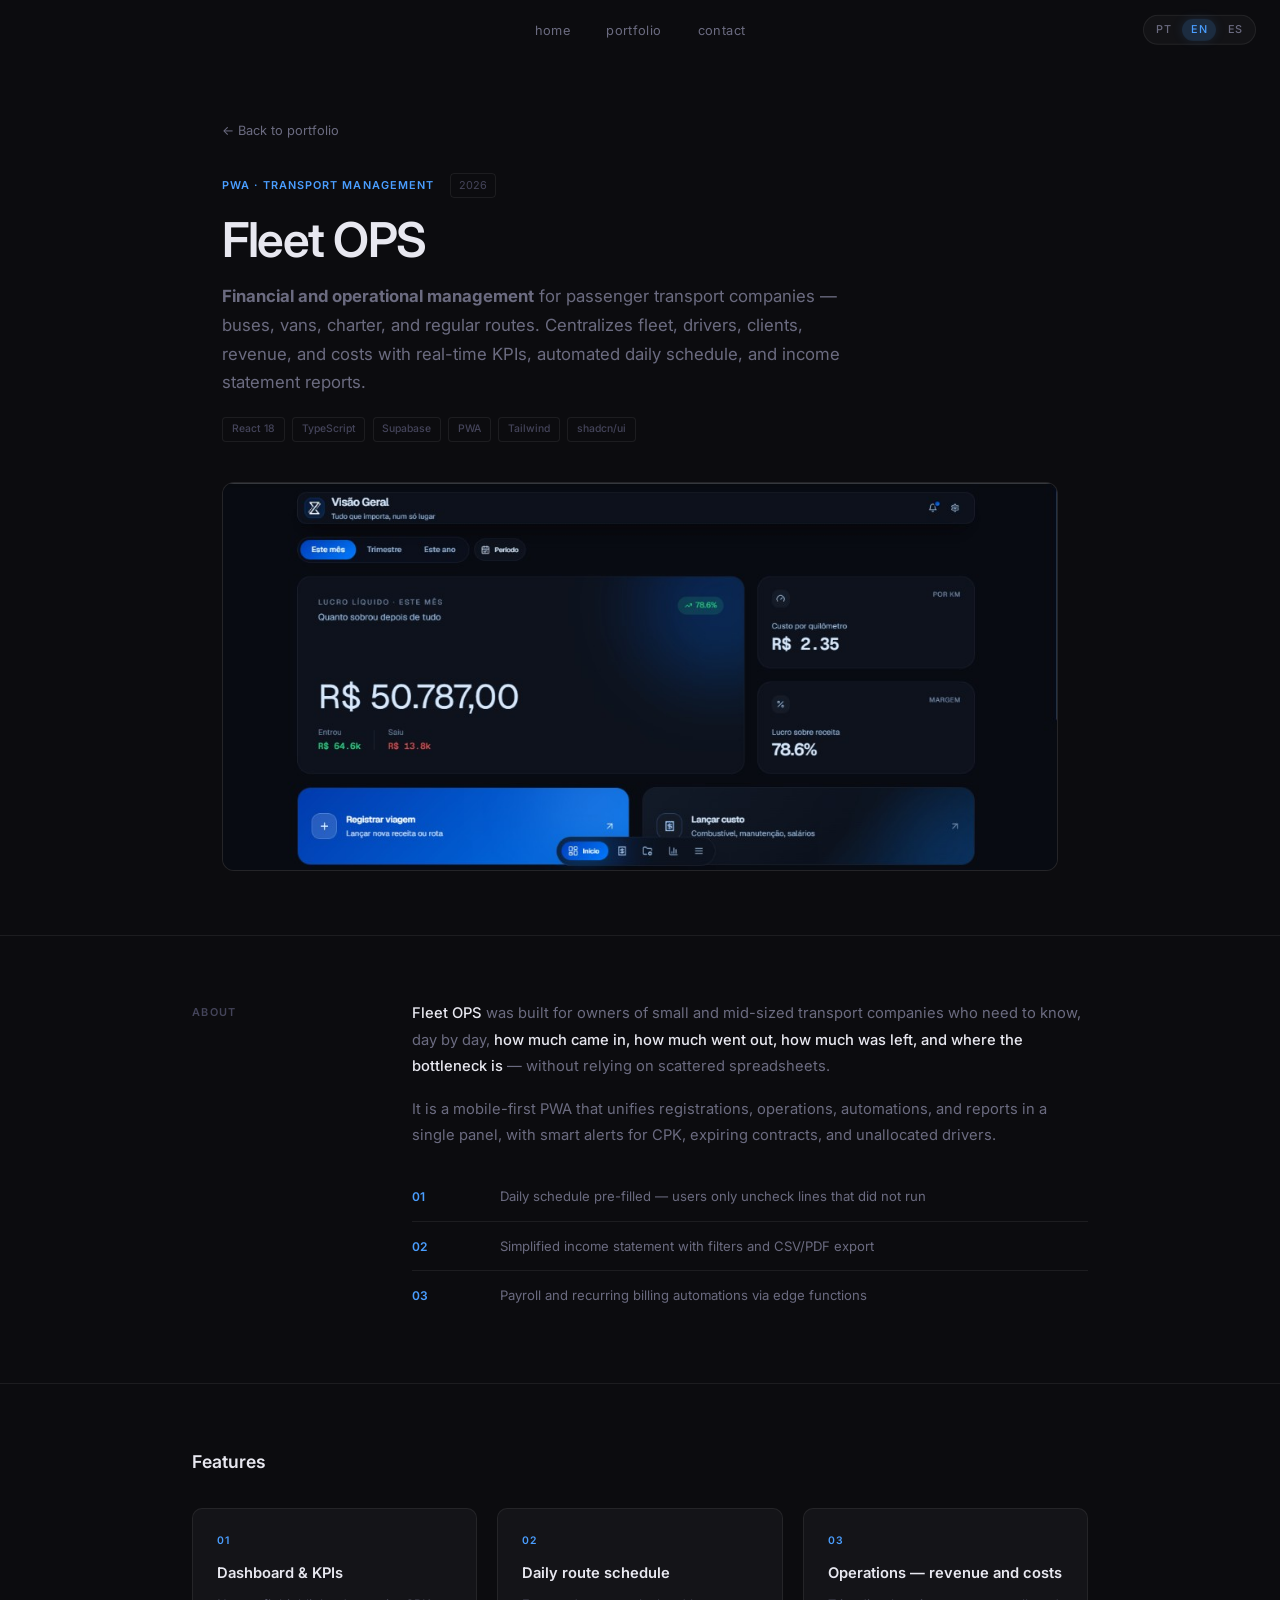
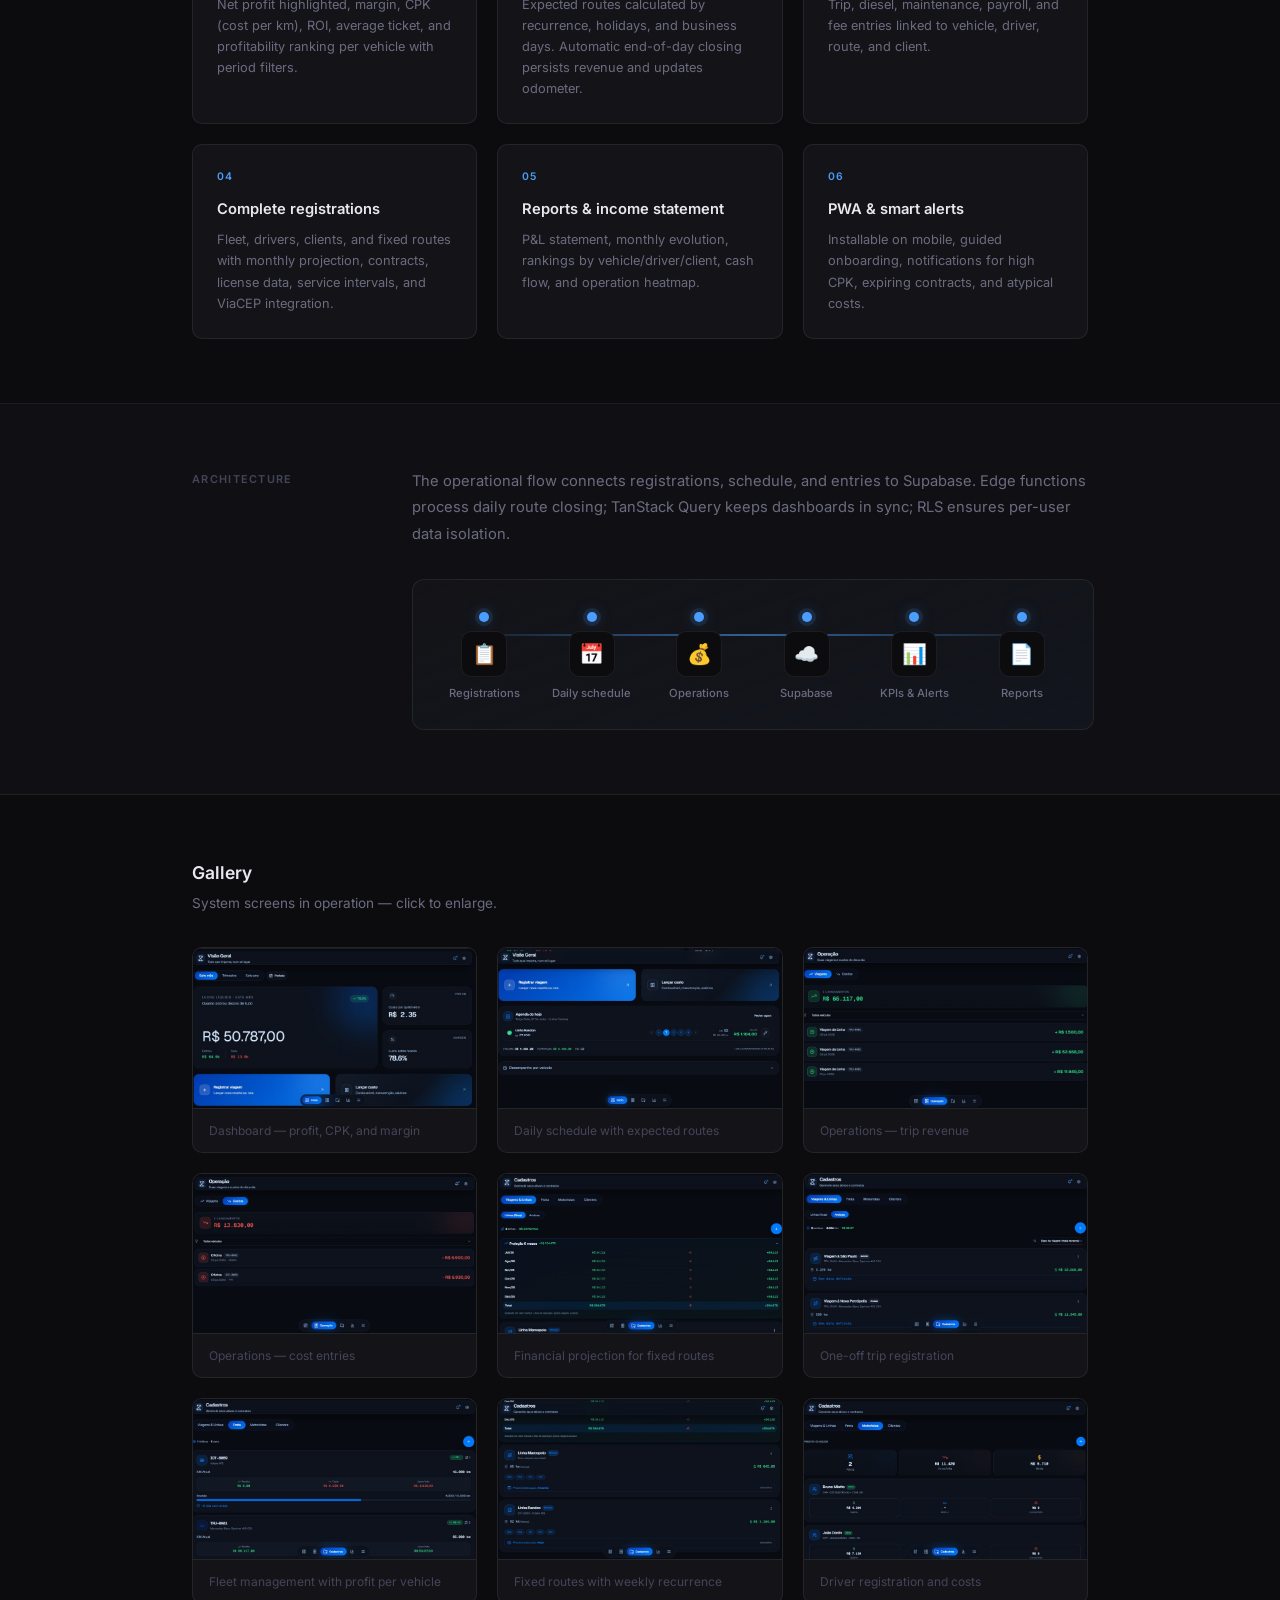
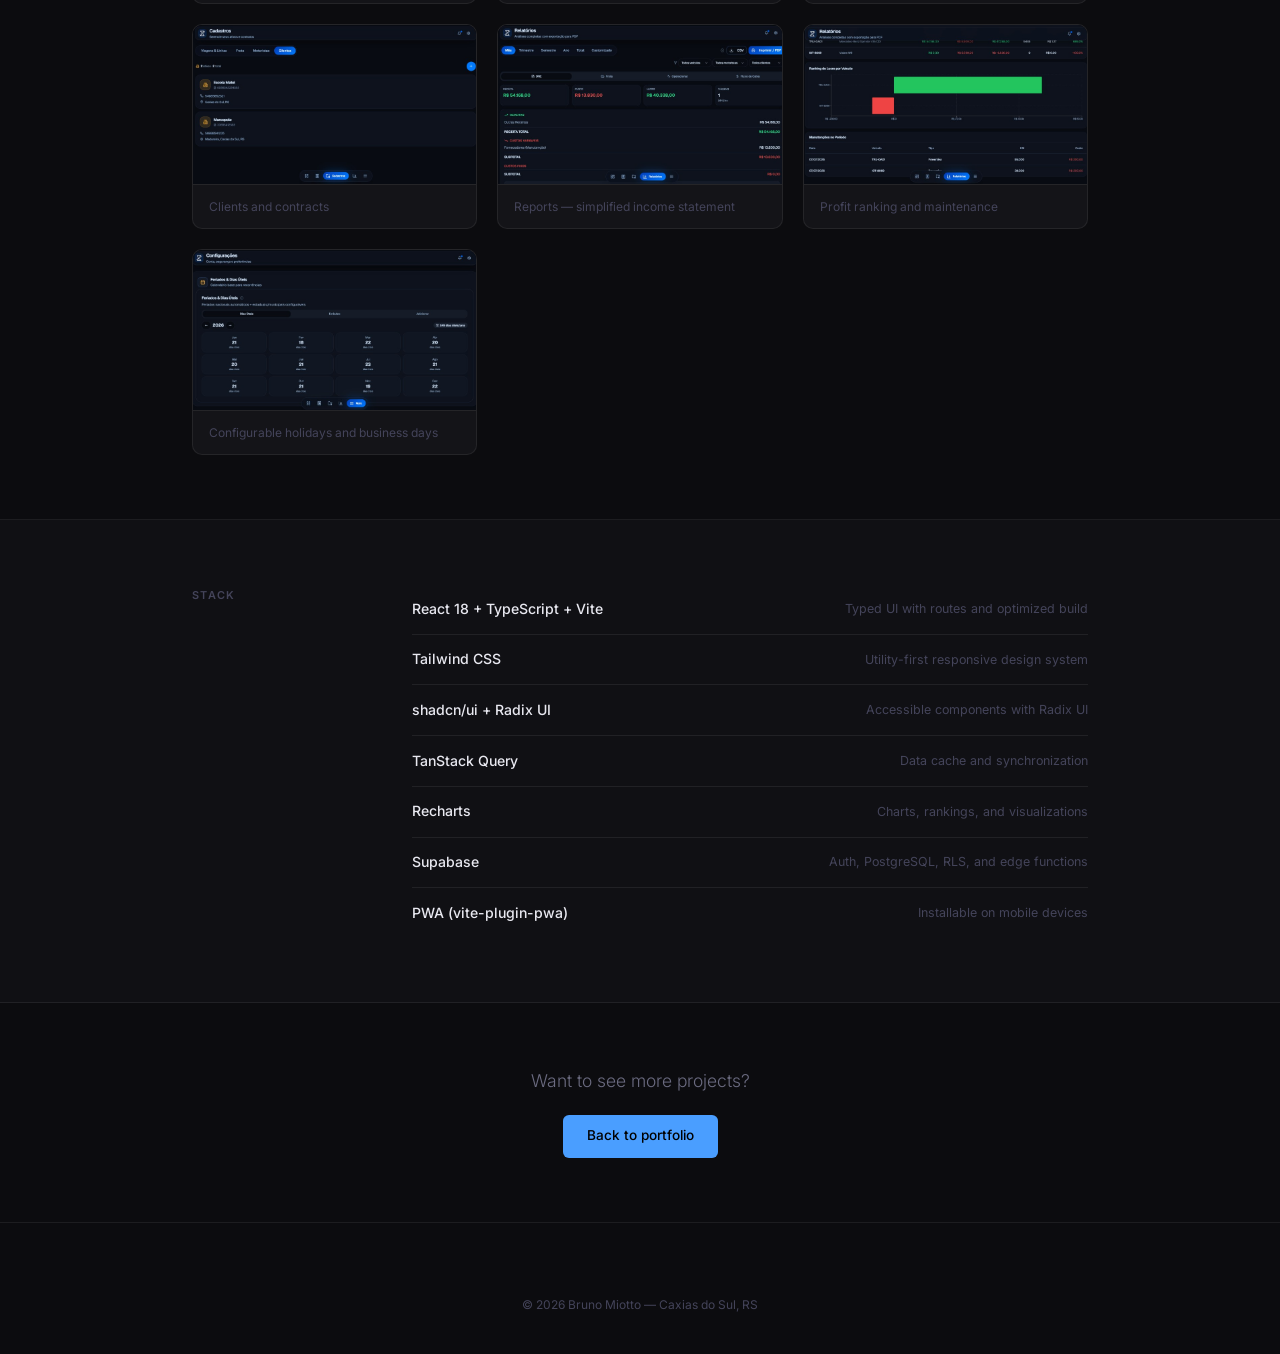
==== projects/fleet-ops.html @ c1bb412a "Add FleetOps" ====
<!DOCTYPE html>
<html lang="pt-BR">
<head>
  <meta charset="UTF-8" />
  <meta name="viewport" content="width=device-width, initial-scale=1.0" />
  <title>Fleet OPS — Bruno Miotto</title>
  <meta name="description" content="PWA de gestão financeira e operacional para empresas de transporte de passageiros — frota, KPIs, DRE e agenda diária automatizada." />
  <link rel="preconnect" href="https://fonts.googleapis.com" />
  <link rel="preconnect" href="https://fonts.gstatic.com" crossorigin />
  <link href="https://fonts.googleapis.com/css2?family=Inter:wght@300;400;500;600&display=swap" rel="stylesheet" />
  <link rel="stylesheet" href="../style.css" />
</head>
<body class="project-page" data-i18n-title="meta.project.fleet.title" data-i18n-desc="meta.project.fleet.desc">

  <nav class="nav nav--scrolled" id="nav">
    <ul class="nav__links">
      <li><a href="../index.html#inicio" class="nav__link" data-i18n="nav.home">início</a></li>
      <li><a href="../index.html#portfolio" class="nav__link" data-i18n="nav.portfolio">portfólio</a></li>
      <li><a href="../index.html#contato" class="nav__link" data-i18n="nav.contact">contato</a></li>
    </ul>
    <div class="nav__actions">
      <div class="lang-switch" role="group" data-i18n-attr="aria-label:aria.lang">
        <button type="button" class="lang-switch__btn lang-switch__btn--active" data-lang="pt-BR" aria-pressed="true">PT</button>
        <button type="button" class="lang-switch__btn" data-lang="en-US" aria-pressed="false">EN</button>
        <button type="button" class="lang-switch__btn" data-lang="es" aria-pressed="false">ES</button>
      </div>
      <button class="nav__hamburger" id="hamburger" data-i18n-attr="aria-label:aria.menu">
        <span></span><span></span>
      </button>
    </div>
  </nav>

  <div class="mobile-menu" id="mobileMenu">
    <ul>
      <li><a href="../index.html#inicio" class="mobile-menu__link" data-i18n="nav.home">início</a></li>
      <li><a href="../index.html#portfolio" class="mobile-menu__link" data-i18n="nav.portfolio">portfólio</a></li>
      <li><a href="../index.html#contato" class="mobile-menu__link" data-i18n="nav.contact">contato</a></li>
    </ul>
    <div class="lang-switch lang-switch--mobile" role="group" data-i18n-attr="aria-label:aria.lang">
      <button type="button" class="lang-switch__btn lang-switch__btn--active" data-lang="pt-BR" aria-pressed="true">PT</button>
      <button type="button" class="lang-switch__btn" data-lang="en-US" aria-pressed="false">EN</button>
      <button type="button" class="lang-switch__btn" data-lang="es" aria-pressed="false">ES</button>
    </div>
  </div>

  <main class="project">

    <header class="project-hero">
      <div class="container project-hero__inner">
        <a href="../index.html#portfolio" class="project-back reveal-element" data-i18n="project.back">← Voltar ao portfólio</a>

        <div class="project-hero__meta reveal-element">
          <span class="project-hero__type" data-i18n="project.fleet.type">PWA · Gestão de Transporte</span>
          <span class="project-hero__year">2026</span>
        </div>

        <h1 class="project-hero__title reveal-element">Fleet OPS</h1>
        <p class="project-hero__subtitle reveal-element" data-i18n-html="project.fleet.subtitle">
          <strong>Gestão financeira e operacional</strong> para empresas de transporte de passageiros — ônibus, vans, fretamento e linhas regulares. Centraliza frota, motoristas, clientes, receitas e custos com KPIs em tempo real, agenda diária automatizada e relatórios DRE.
        </p>

        <div class="project-hero__tags reveal-element">
          <span class="portfolio-card__tag">React 18</span>
          <span class="portfolio-card__tag">TypeScript</span>
          <span class="portfolio-card__tag">Supabase</span>
          <span class="portfolio-card__tag">PWA</span>
          <span class="portfolio-card__tag">Tailwind</span>
          <span class="portfolio-card__tag">shadcn/ui</span>
        </div>

        <div class="project-hero__cover reveal-element">
          <img src="../assets/portfolio/fleet-ops/visao-geral.png" alt="Dashboard financeiro do Fleet OPS" />
        </div>
      </div>
    </header>

    <section class="project-section">
      <div class="container project-section__grid">
        <div class="project-section__label reveal-element" data-i18n="project.about">Sobre</div>
        <div class="project-section__content">
          <p class="project-text reveal-element" data-i18n-html="project.fleet.about.p1">
            O <strong>Fleet OPS</strong> nasceu para donos de pequenas e médias transportadoras que precisam saber, dia a dia, <strong>quanto entrou, quanto saiu, quanto sobrou e onde está o gargalo</strong> — sem depender de planilhas acumuladas.
          </p>
          <p class="project-text reveal-element" data-i18n-html="project.fleet.about.p2">
            É um PWA mobile-first que unifica cadastros, operação, automações e relatórios em um único painel, com alertas inteligentes de CPK, contratos vencendo e motoristas sem alocação.
          </p>
          <div class="project-versions reveal-element">
            <div class="project-versions__item">
              <span class="project-versions__ver">01</span>
              <span class="project-versions__desc" data-i18n="project.fleet.h1">Agenda diária que já vem preenchida — o usuário só desmarca o que não rodou</span>
            </div>
            <div class="project-versions__item">
              <span class="project-versions__ver">02</span>
              <span class="project-versions__desc" data-i18n="project.fleet.h2">DRE simplificada com filtros e exportação para CSV e PDF</span>
            </div>
            <div class="project-versions__item">
              <span class="project-versions__ver">03</span>
              <span class="project-versions__desc" data-i18n="project.fleet.h3">Automações de salários e faturamento recorrente via edge functions</span>
            </div>
          </div>
        </div>
      </div>
    </section>

    <section class="project-section">
      <div class="container">
        <h2 class="project-heading reveal-element" data-i18n="project.features">Funcionalidades</h2>
        <div class="project-features">
          <article class="project-feature reveal-element">
            <span class="project-feature__num">01</span>
            <h3 class="project-feature__title" data-i18n="project.fleet.f01.title">Dashboard & KPIs</h3>
            <p class="project-feature__desc" data-i18n="project.fleet.f01.desc">Lucro líquido em destaque, margem, CPK (custo por km), ROI, ticket médio e ranking de lucratividade por veículo com filtros de período.</p>
          </article>
          <article class="project-feature reveal-element">
            <span class="project-feature__num">02</span>
            <h3 class="project-feature__title" data-i18n="project.fleet.f02.title">Agenda diária de linhas</h3>
            <p class="project-feature__desc" data-i18n="project.fleet.f02.desc">Linhas previstas calculadas por recorrência, feriados e dias úteis. Fechamento automático no fim do dia persiste receitas e atualiza hodômetro.</p>
          </article>
          <article class="project-feature reveal-element">
            <span class="project-feature__num">03</span>
            <h3 class="project-feature__title" data-i18n="project.fleet.f03.title">Operação — receitas e custos</h3>
            <p class="project-feature__desc" data-i18n="project.fleet.f03.desc">Lançamentos de viagens, diesel, manutenção, salários e taxas vinculados a veículo, motorista, linha e cliente.</p>
          </article>
          <article class="project-feature reveal-element">
            <span class="project-feature__num">04</span>
            <h3 class="project-feature__title" data-i18n="project.fleet.f04.title">Cadastros completos</h3>
            <p class="project-feature__desc" data-i18n="project.fleet.f04.desc">Frota, motoristas, clientes e linhas fixas com projeção mensal, contratos, CNH, meta de revisão e integração ViaCEP.</p>
          </article>
          <article class="project-feature reveal-element">
            <span class="project-feature__num">05</span>
            <h3 class="project-feature__title" data-i18n="project.fleet.f05.title">Relatórios & DRE</h3>
            <p class="project-feature__desc" data-i18n="project.fleet.f05.desc">Demonstrativo de resultados, evolução mensal, ranking por veículo/motorista/cliente, fluxo de caixa e heatmap de operação.</p>
          </article>
          <article class="project-feature reveal-element">
            <span class="project-feature__num">06</span>
            <h3 class="project-feature__title" data-i18n="project.fleet.f06.title">PWA & alertas inteligentes</h3>
            <p class="project-feature__desc" data-i18n="project.fleet.f06.desc">Instalável no celular, onboarding guiado, notificações de CPK elevado, contratos vencendo e custos atípicos.</p>
          </article>
        </div>
      </div>
    </section>

    <section class="project-section project-section--alt">
      <div class="container project-section__grid">
        <div class="project-section__label reveal-element" data-i18n="project.arch">Arquitetura</div>
        <div class="project-section__content">
          <p class="project-text reveal-element" data-i18n="project.fleet.arch.p">
            O fluxo operacional conecta cadastros, agenda e lançamentos ao Supabase. Edge functions processam o fechamento diário das linhas; TanStack Query mantém os dashboards sincronizados; RLS garante isolamento dos dados por usuário.
          </p>
          <div class="project-flow reveal-element">
            <div class="project-flow__line" aria-hidden="true"></div>
            <ol class="project-flow__steps">
              <li class="project-flow__step">
                <span class="project-flow__node"></span>
                <span class="project-flow__icon">📋</span>
                <span class="project-flow__label" data-i18n="project.fleet.flow.cad">Cadastros</span>
              </li>
              <li class="project-flow__step">
                <span class="project-flow__node"></span>
                <span class="project-flow__icon">📅</span>
                <span class="project-flow__label" data-i18n="project.fleet.flow.agenda">Agenda diária</span>
              </li>
              <li class="project-flow__step">
                <span class="project-flow__node"></span>
                <span class="project-flow__icon">💰</span>
                <span class="project-flow__label" data-i18n="project.fleet.flow.op">Operação</span>
              </li>
              <li class="project-flow__step">
                <span class="project-flow__node"></span>
                <span class="project-flow__icon">☁️</span>
                <span class="project-flow__label" data-i18n="project.fleet.flow.db">Supabase</span>
              </li>
              <li class="project-flow__step">
                <span class="project-flow__node"></span>
                <span class="project-flow__icon">📊</span>
                <span class="project-flow__label" data-i18n="project.fleet.flow.kpi">KPIs & Alertas</span>
              </li>
              <li class="project-flow__step">
                <span class="project-flow__node"></span>
                <span class="project-flow__icon">📄</span>
                <span class="project-flow__label" data-i18n="project.fleet.flow.rep">Relatórios</span>
              </li>
            </ol>
          </div>
        </div>
      </div>
    </section>

    <section class="project-section">
      <div class="container">
        <h2 class="project-heading reveal-element" data-i18n="project.gallery">Galeria</h2>
        <p class="project-gallery__sub reveal-element" data-i18n="project.gallery.sub">Telas do sistema em operação — clique para ampliar.</p>
        <div class="project-gallery">
          <figure class="project-gallery__item reveal-element" data-lightbox data-i18n-caption="project.fleet.gallery.c1">
            <button type="button" class="project-gallery__trigger" data-i18n-attr="aria-label:project.fleet.gallery.c1">
              <img src="../assets/portfolio/fleet-ops/visao-geral.png" alt="Dashboard financeiro" loading="lazy" />
              <span class="project-gallery__zoom" aria-hidden="true">⤢</span>
            </button>
            <figcaption data-i18n="project.fleet.gallery.c1">Dashboard — lucro, CPK e margem</figcaption>
          </figure>
          <figure class="project-gallery__item reveal-element" data-lightbox data-i18n-caption="project.fleet.gallery.c2">
            <button type="button" class="project-gallery__trigger" data-i18n-attr="aria-label:project.fleet.gallery.c2">
              <img src="../assets/portfolio/fleet-ops/agenda.png" alt="Agenda do dia" loading="lazy" />
              <span class="project-gallery__zoom" aria-hidden="true">⤢</span>
            </button>
            <figcaption data-i18n="project.fleet.gallery.c2">Agenda do dia com linhas previstas</figcaption>
          </figure>
          <figure class="project-gallery__item reveal-element" data-lightbox data-i18n-caption="project.fleet.gallery.c3">
            <button type="button" class="project-gallery__trigger" data-i18n-attr="aria-label:project.fleet.gallery.c3">
              <img src="../assets/portfolio/fleet-ops/operacao-viagens.png" alt="Operação receitas" loading="lazy" />
              <span class="project-gallery__zoom" aria-hidden="true">⤢</span>
            </button>
            <figcaption data-i18n="project.fleet.gallery.c3">Operação — receitas de viagens</figcaption>
          </figure>
          <figure class="project-gallery__item reveal-element" data-lightbox data-i18n-caption="project.fleet.gallery.c4">
            <button type="button" class="project-gallery__trigger" data-i18n-attr="aria-label:project.fleet.gallery.c4">
              <img src="../assets/portfolio/fleet-ops/operacao-custos.png" alt="Operação custos" loading="lazy" />
              <span class="project-gallery__zoom" aria-hidden="true">⤢</span>
            </button>
            <figcaption data-i18n="project.fleet.gallery.c4">Operação — lançamento de custos</figcaption>
          </figure>
          <figure class="project-gallery__item reveal-element" data-lightbox data-i18n-caption="project.fleet.gallery.c5">
            <button type="button" class="project-gallery__trigger" data-i18n-attr="aria-label:project.fleet.gallery.c5">
              <img src="../assets/portfolio/fleet-ops/cadastros-projecao.png" alt="Projeção de linhas" loading="lazy" />
              <span class="project-gallery__zoom" aria-hidden="true">⤢</span>
            </button>
            <figcaption data-i18n="project.fleet.gallery.c5">Projeção financeira de linhas fixas</figcaption>
          </figure>
          <figure class="project-gallery__item reveal-element" data-lightbox data-i18n-caption="project.fleet.gallery.c6">
            <button type="button" class="project-gallery__trigger" data-i18n-attr="aria-label:project.fleet.gallery.c6">
              <img src="../assets/portfolio/fleet-ops/cadastros-viagens.png" alt="Viagens avulsas" loading="lazy" />
              <span class="project-gallery__zoom" aria-hidden="true">⤢</span>
            </button>
            <figcaption data-i18n="project.fleet.gallery.c6">Cadastro de viagens avulsas</figcaption>
          </figure>
          <figure class="project-gallery__item reveal-element" data-lightbox data-i18n-caption="project.fleet.gallery.c7">
            <button type="button" class="project-gallery__trigger" data-i18n-attr="aria-label:project.fleet.gallery.c7">
              <img src="../assets/portfolio/fleet-ops/cadastros-frota.png" alt="Gestão da frota" loading="lazy" />
              <span class="project-gallery__zoom" aria-hidden="true">⤢</span>
            </button>
            <figcaption data-i18n="project.fleet.gallery.c7">Gestão da frota com lucro por veículo</figcaption>
          </figure>
          <figure class="project-gallery__item reveal-element" data-lightbox data-i18n-caption="project.fleet.gallery.c8">
            <button type="button" class="project-gallery__trigger" data-i18n-attr="aria-label:project.fleet.gallery.c8">
              <img src="../assets/portfolio/fleet-ops/cadastros-linhas.png" alt="Linhas fixas" loading="lazy" />
              <span class="project-gallery__zoom" aria-hidden="true">⤢</span>
            </button>
            <figcaption data-i18n="project.fleet.gallery.c8">Linhas fixas com recorrência semanal</figcaption>
          </figure>
          <figure class="project-gallery__item reveal-element" data-lightbox data-i18n-caption="project.fleet.gallery.c9">
            <button type="button" class="project-gallery__trigger" data-i18n-attr="aria-label:project.fleet.gallery.c9">
              <img src="../assets/portfolio/fleet-ops/cadastros-motoristas.png" alt="Motoristas" loading="lazy" />
              <span class="project-gallery__zoom" aria-hidden="true">⤢</span>
            </button>
            <figcaption data-i18n="project.fleet.gallery.c9">Cadastro de motoristas e custos</figcaption>
          </figure>
          <figure class="project-gallery__item reveal-element" data-lightbox data-i18n-caption="project.fleet.gallery.c10">
            <button type="button" class="project-gallery__trigger" data-i18n-attr="aria-label:project.fleet.gallery.c10">
              <img src="../assets/portfolio/fleet-ops/cadastros-clientes.png" alt="Clientes" loading="lazy" />
              <span class="project-gallery__zoom" aria-hidden="true">⤢</span>
            </button>
            <figcaption data-i18n="project.fleet.gallery.c10">Clientes e contratos</figcaption>
          </figure>
          <figure class="project-gallery__item reveal-element" data-lightbox data-i18n-caption="project.fleet.gallery.c11">
            <button type="button" class="project-gallery__trigger" data-i18n-attr="aria-label:project.fleet.gallery.c11">
              <img src="../assets/portfolio/fleet-ops/relatorios-dre.png" alt="Relatórios DRE" loading="lazy" />
              <span class="project-gallery__zoom" aria-hidden="true">⤢</span>
            </button>
            <figcaption data-i18n="project.fleet.gallery.c11">Relatórios — DRE simplificada</figcaption>
          </figure>
          <figure class="project-gallery__item reveal-element" data-lightbox data-i18n-caption="project.fleet.gallery.c12">
            <button type="button" class="project-gallery__trigger" data-i18n-attr="aria-label:project.fleet.gallery.c12">
              <img src="../assets/portfolio/fleet-ops/relatorios-ranking.png" alt="Ranking de lucro" loading="lazy" />
              <span class="project-gallery__zoom" aria-hidden="true">⤢</span>
            </button>
            <figcaption data-i18n="project.fleet.gallery.c12">Ranking de lucro e manutenções</figcaption>
          </figure>
          <figure class="project-gallery__item reveal-element" data-lightbox data-i18n-caption="project.fleet.gallery.c13">
            <button type="button" class="project-gallery__trigger" data-i18n-attr="aria-label:project.fleet.gallery.c13">
              <img src="../assets/portfolio/fleet-ops/configuracoes.png" alt="Configurações" loading="lazy" />
              <span class="project-gallery__zoom" aria-hidden="true">⤢</span>
            </button>
            <figcaption data-i18n="project.fleet.gallery.c13">Feriados e dias úteis configuráveis</figcaption>
          </figure>
        </div>
      </div>
    </section>

    <section class="project-section project-section--alt">
      <div class="container project-section__grid">
        <div class="project-section__label reveal-element" data-i18n="project.stack">Stack</div>
        <div class="project-section__content">
          <div class="project-stack reveal-element">
            <div class="project-stack__item">
              <span class="project-stack__name">React 18 + TypeScript + Vite</span>
              <span class="project-stack__role" data-i18n="project.fleet.stack.react">UI tipada com rotas e build otimizado</span>
            </div>
            <div class="project-stack__item">
              <span class="project-stack__name">Tailwind CSS</span>
              <span class="project-stack__role" data-i18n="project.fleet.stack.tailwind">Design system utilitário e responsivo</span>
            </div>
            <div class="project-stack__item">
              <span class="project-stack__name">shadcn/ui + Radix UI</span>
              <span class="project-stack__role" data-i18n="project.fleet.stack.shadcn">Componentes acessíveis com Radix UI</span>
            </div>
            <div class="project-stack__item">
              <span class="project-stack__name">TanStack Query</span>
              <span class="project-stack__role" data-i18n="project.fleet.stack.query">Cache e sincronização de dados</span>
            </div>
            <div class="project-stack__item">
              <span class="project-stack__name">Recharts</span>
              <span class="project-stack__role" data-i18n="project.fleet.stack.recharts">Gráficos, rankings e visualizações</span>
            </div>
            <div class="project-stack__item">
              <span class="project-stack__name">Supabase</span>
              <span class="project-stack__role" data-i18n="project.fleet.stack.supabase">Auth, PostgreSQL, RLS e edge functions</span>
            </div>
            <div class="project-stack__item">
              <span class="project-stack__name">PWA (vite-plugin-pwa)</span>
              <span class="project-stack__role" data-i18n="project.fleet.stack.pwa">Instalável em dispositivos móveis</span>
            </div>
          </div>
        </div>
      </div>
    </section>

    <section class="project-cta">
      <div class="container project-cta__inner reveal-element">
        <p class="project-cta__text" data-i18n="project.cta.text">Quer ver mais projetos?</p>
        <a href="../index.html#portfolio" class="btn btn--primary" data-i18n="project.cta.btn">Voltar ao portfólio</a>
      </div>
    </section>

  </main>

  <div class="lightbox" id="lightbox" hidden>
    <div class="lightbox__backdrop" data-lightbox-close></div>
    <button type="button" class="lightbox__close" data-lightbox-close data-i18n-attr="aria-label:aria.lightbox.close">×</button>
    <button type="button" class="lightbox__nav lightbox__nav--prev" id="lightboxPrev" data-i18n-attr="aria-label:aria.lightbox.prev">‹</button>
    <button type="button" class="lightbox__nav lightbox__nav--next" id="lightboxNext" data-i18n-attr="aria-label:aria.lightbox.next">›</button>
    <figure class="lightbox__figure">
      <img class="lightbox__img" id="lightboxImg" src="" alt="" />
      <figcaption class="lightbox__caption" id="lightboxCaption"></figcaption>
    </figure>
  </div>

  <footer class="footer">
    <div class="container">
      <p class="footer__copy" data-i18n="footer.copy">© 2026 Bruno Miotto — Caxias do Sul, RS</p>
    </div>
  </footer>

  <script src="../i18n.js"></script>
  <script src="../script.js"></script>
</body>
</html>
---- style.css ----
*, *::before, *::after {
  box-sizing: border-box;
  margin: 0;
  padding: 0;
}

:root {
  --bg:           #0c0c0f;
  --bg-alt:       #101014;
  --bg-card:      #141418;
  --border:       rgba(255,255,255,0.07);
  --border-hover: rgba(255,255,255,0.14);
  --accent:       #4a9eff;
  --text:         #e8e8f0;
  --text-muted:   #6b6b80;
  --text-dim:     #44445a;
  --success:      #3dffa0;
  --warning:      #ffb340;
  --future:       #a78bfa;
  --font: 'Inter', sans-serif;
  --ease: cubic-bezier(0.25, 0.46, 0.45, 0.94);
}

html { scroll-behavior: smooth; }

body {
  font-family: var(--font);
  background: var(--bg);
  color: var(--text);
  line-height: 1.6;
  overflow-x: hidden;
  font-size: 15px;
}

a { color: inherit; text-decoration: none; }
ul { list-style: none; }

::selection { background: rgba(74,158,255,0.2); }
::-webkit-scrollbar { width: 4px; }
::-webkit-scrollbar-track { background: var(--bg); }
::-webkit-scrollbar-thumb { background: var(--border); border-radius: 4px; }

.reveal-element {
  opacity: 0;
  transform: translateY(20px);
  transition: opacity 0.6s var(--ease), transform 0.6s var(--ease);
}
.reveal-element.is-visible { opacity: 1; transform: none; }
.reveal-element:nth-child(2) { transition-delay: 0.07s; }
.reveal-element:nth-child(3) { transition-delay: 0.14s; }
.reveal-element:nth-child(4) { transition-delay: 0.21s; }
.reveal-element:nth-child(5) { transition-delay: 0.28s; }
.reveal-element:nth-child(6) { transition-delay: 0.35s; }

.nav {
  position: fixed;
  top: 0; left: 0; right: 0;
  z-index: 100;
  display: flex;
  justify-content: center;
  align-items: center;
  padding: 1.1rem 2rem;
  transition: background 0.3s;
}
.nav.nav--scrolled {
  background: rgba(12,12,15,0.9);
  backdrop-filter: blur(16px);
  border-bottom: 1px solid var(--border);
}

.nav__links { display: flex; gap: 2.25rem; align-items: center; }
.nav__link {
  font-size: 0.8rem;
  color: var(--text-muted);
  letter-spacing: 0.03em;
  transition: color 0.2s;
}
.nav__link:hover { color: var(--text); }

.nav__actions {
  display: flex;
  align-items: center;
  gap: 1rem;
  position: absolute;
  right: 1.5rem;
  top: 50%;
  transform: translateY(-50%);
}

.lang-switch {
  display: flex;
  align-items: center;
  gap: 0.15rem;
  padding: 0.2rem;
  border-radius: 999px;
  border: 1px solid var(--border);
  background: rgba(255,255,255,0.03);
  position: relative;
  transition: border-color 0.3s var(--ease), box-shadow 0.3s var(--ease);
}

body.is-lang-switching .lang-switch {
  border-color: rgba(74,158,255,0.3);
  box-shadow: 0 0 20px rgba(74,158,255,0.08);
}

.lang-switch--mobile {
  margin-top: 2.5rem;
  justify-content: center;
}

.lang-switch__pill {
  position: absolute;
  top: 0.2rem;
  left: 0;
  height: calc(100% - 0.4rem);
  border-radius: 999px;
  background: rgba(74,158,255,0.18);
  box-shadow: 0 0 12px rgba(74,158,255,0.12);
  pointer-events: none;
  z-index: 0;
  transition:
    transform 0.42s cubic-bezier(0.34, 1.35, 0.64, 1),
    width 0.32s cubic-bezier(0.34, 1.2, 0.64, 1);
  will-change: transform, width;
}

.lang-switch__btn {
  font-family: var(--font);
  font-size: 0.68rem;
  font-weight: 500;
  letter-spacing: 0.06em;
  padding: 0.35rem 0.55rem;
  border: none;
  border-radius: 999px;
  background: transparent;
  color: var(--text-muted);
  cursor: pointer;
  transition: color 0.28s var(--ease), transform 0.18s var(--ease);
  line-height: 1;
  position: relative;
  z-index: 1;
}

.lang-switch__btn:hover { color: var(--text); }

.lang-switch__btn:active { transform: scale(0.9); }

.lang-switch__btn--active {
  color: var(--accent);
}

/* ── Language transition ── */
[data-i18n],
[data-i18n-html] {
  transition:
    opacity 0.26s var(--ease),
    transform 0.26s var(--ease),
    filter 0.26s var(--ease);
}

body.is-lang-switching [data-i18n],
body.is-lang-switching [data-i18n-html] {
  opacity: 0;
  transform: translateY(6px);
  filter: blur(3px);
}

body.is-lang-switching .section__title[data-i18n],
body.is-lang-switching .project-heading[data-i18n],
body.is-lang-switching .hero__role[data-i18n] {
  transform: translateY(8px);
}

@media (prefers-reduced-motion: reduce) {
  [data-i18n],
  [data-i18n-html] { transition: none; }

  body.is-lang-switching [data-i18n],
  body.is-lang-switching [data-i18n-html] {
    opacity: 1;
    transform: none;
    filter: none;
  }

  .lang-switch__pill { transition: none; }
  .lang-switch__btn:active { transform: none; }
}

.nav__hamburger {
  display: none;
  flex-direction: column;
  gap: 6px;
  background: none;
  border: none;
  cursor: pointer;
  position: static;
  transform: none;
}
.nav__hamburger span {
  display: block;
  width: 22px;
  height: 1px;
  background: var(--text-muted);
  transition: transform 0.3s, opacity 0.3s;
}
.nav__hamburger.is-open span:nth-child(1) { transform: translateY(3.5px) rotate(45deg); }
.nav__hamburger.is-open span:nth-child(2) { transform: translateY(-3.5px) rotate(-45deg); }

.mobile-menu {
  position: fixed;
  inset: 0;
  background: var(--bg);
  z-index: 99;
  display: flex;
  flex-direction: column;
  align-items: center;
  justify-content: center;
  opacity: 0;
  visibility: hidden;
  transition: opacity 0.3s, visibility 0.3s;
}
.mobile-menu.is-open { opacity: 1; visibility: visible; }
.mobile-menu ul { display: flex; flex-direction: column; gap: 2rem; text-align: center; }
.mobile-menu__link {
  font-size: 1.75rem;
  font-weight: 300;
  color: var(--text-muted);
  transition: color 0.2s;
  display: block;
}
.mobile-menu__link:hover { color: var(--text); }

.container {
  max-width: 960px;
  margin: 0 auto;
  padding: 0 2rem;
}

/* ── HERO ── */
.hero {
  min-height: 100vh;
  display: flex;
  align-items: center;
  padding: 5rem 0 3rem;
}

.hero__inner {
  display: flex;
  align-items: center;
  justify-content: space-between;
  gap: 4rem;
  width: 100%;
}

.hero__text { flex: 1; max-width: 560px; }

.hero__status {
  display: inline-flex;
  align-items: center;
  gap: 0.55rem;
  font-size: 0.78rem;
  color: var(--text-muted);
  margin-bottom: 1.5rem;
  border: 1px solid var(--border);
  padding: 0.3rem 0.8rem;
  border-radius: 100px;
}
.hero__status-dot {
  width: 6px; height: 6px;
  border-radius: 50%;
  background: var(--success);
  box-shadow: 0 0 6px var(--success);
  animation: blink 2s ease-in-out infinite;
}
@keyframes blink {
  0%, 100% { opacity: 1; }
  50% { opacity: 0.4; }
}

.hero__name {
  font-size: clamp(2.6rem, 6.5vw, 5rem);
  font-weight: 600;
  letter-spacing: -0.03em;
  line-height: 1.05;
  margin-bottom: 0.6rem;
}

.hero__role {
  font-size: 0.9rem;
  color: var(--accent);
  font-weight: 400;
  margin-bottom: 1.1rem;
  letter-spacing: 0.01em;
}

.hero__summary {
  font-size: 0.93rem;
  color: var(--text-muted);
  line-height: 1.8;
  margin-bottom: 1.75rem;
  max-width: 460px;
}
.hero__summary strong { color: var(--text); font-weight: 500; }

.hero__meta {
  display: flex;
  align-items: center;
  gap: 1.25rem;
  margin-bottom: 2rem;
  padding: 1rem 1.25rem;
  background: var(--bg-card);
  border: 1px solid var(--border);
  border-radius: 10px;
  width: fit-content;
}
.hero__meta-item {
  display: flex;
  align-items: center;
  gap: 0.65rem;
}
.hero__meta-favicon {
  width: 24px;
  height: 24px;
  border-radius: 4px;
  object-fit: contain;
  background: #fff;
  padding: 2px;
}
.hero__meta-item div {
  display: flex;
  flex-direction: column;
  gap: 0.05rem;
}
.hero__meta-label {
  font-size: 0.68rem;
  color: var(--text-dim);
  text-transform: uppercase;
  letter-spacing: 0.08em;
}
.hero__meta-value {
  font-size: 0.82rem;
  font-weight: 500;
  color: var(--text);
}
.hero__meta-value--link {
  text-decoration: none;
  transition: color 0.2s;
}
.hero__meta-value--link:hover { color: var(--accent); }
.hero__meta-divider {
  width: 1px;
  height: 32px;
  background: var(--border);
}

.hero__cta { display: flex; gap: 0.75rem; flex-wrap: wrap; }

.hero__photo {
  flex-shrink: 0;
}
.hero__photo img {
  width: 160px;
  height: 160px;
  border-radius: 50%;
  object-fit: cover;
  object-position: center top;
  border: 2px solid var(--border);
  filter: grayscale(15%);
  display: block;
}

/* ── BUTTONS ── */
.btn {
  display: inline-flex;
  align-items: center;
  padding: 0.65rem 1.5rem;
  border-radius: 6px;
  font-family: var(--font);
  font-size: 0.85rem;
  font-weight: 500;
  border: none;
  cursor: pointer;
  transition: all 0.2s var(--ease);
}
.btn--primary { background: var(--accent); color: #000; }
.btn--primary:hover { background: #6eb3ff; transform: translateY(-1px); }
.btn--ghost { background: transparent; color: var(--text-muted); border: 1px solid var(--border); }
.btn--ghost:hover { border-color: var(--border-hover); color: var(--text); transform: translateY(-1px); }

/* ── SECTIONS ── */
.section { padding: 5.5rem 0; border-top: 1px solid var(--border); }
.section--alt { background: var(--bg-alt); }

.section__title {
  font-size: clamp(1.3rem, 3.2vw, 1.55rem);
  font-weight: 500;
  letter-spacing: -0.02em;
  margin-bottom: 0.4rem;
}
.section__sub {
  font-size: 0.85rem;
  color: var(--text-muted);
  margin-bottom: 2.75rem;
}

/* ── EXPERIÊNCIA ── */
.xp-grid {
  display: grid;
  grid-template-columns: 1fr 1fr;
  gap: 1.25rem;
}

.xp-card {
  display: flex;
  gap: 1.25rem;
  padding: 1.5rem;
  background: var(--bg-card);
  border: 1px solid var(--border);
  border-radius: 12px;
  transition: border-color 0.2s, transform 0.2s var(--ease);
}
.xp-card:hover { border-color: var(--border-hover); transform: translateY(-2px); }

.xp-card__logo {
  width: 44px;
  height: 44px;
  flex-shrink: 0;
  border-radius: 8px;
  overflow: hidden;
  background: #fff;
  display: flex;
  align-items: center;
  justify-content: center;
}
.xp-card__logo img {
  width: 36px;
  height: 36px;
  object-fit: contain;
}

.xp-card__info { display: flex; flex-direction: column; gap: 0.2rem; }
.xp-card__type {
  font-size: 0.68rem;
  text-transform: uppercase;
  letter-spacing: 0.1em;
  color: var(--accent);
  font-weight: 500;
}
.xp-card__name { font-size: 0.95rem; font-weight: 600; color: var(--text); }
.xp-card__role { font-size: 0.82rem; color: var(--text-muted); margin-bottom: 0.35rem; }
.xp-card__desc { font-size: 0.78rem; color: var(--text-dim); line-height: 1.6; }

/* ── PORTFÓLIO ── */
.portfolio__grid {
  display: grid;
  grid-template-columns: repeat(auto-fill, minmax(300px, 1fr));
  gap: 1.25rem;
}

.portfolio-card {
  display: flex;
  flex-direction: column;
  background: var(--bg-card);
  border: 1px solid var(--border);
  border-radius: 12px;
  overflow: hidden;
  transition: border-color 0.25s, transform 0.25s var(--ease), box-shadow 0.25s;
}
.portfolio-card:hover {
  border-color: var(--border-hover);
  transform: translateY(-4px);
  box-shadow: 0 12px 40px rgba(0,0,0,0.25);
}

.portfolio-card__cover {
  position: relative;
  overflow: hidden;
  background: #0a0a0e;
  line-height: 0;
}
.portfolio-card__cover img {
  width: 100%;
  height: auto;
  display: block;
  transition: transform 0.4s var(--ease);
}
.portfolio-card:hover .portfolio-card__cover img { transform: scale(1.02); }

.portfolio-card__badge {
  position: absolute;
  top: 0.75rem;
  left: 0.75rem;
  font-size: 0.65rem;
  font-weight: 600;
  text-transform: uppercase;
  letter-spacing: 0.08em;
  padding: 0.3rem 0.6rem;
  border-radius: 4px;
  background: rgba(12,12,15,0.85);
  border: 1px solid var(--border);
  color: var(--accent);
  backdrop-filter: blur(8px);
}

.portfolio-card__body {
  display: flex;
  flex-direction: column;
  gap: 0.6rem;
  padding: 1.25rem 1.35rem 1.35rem;
  flex: 1;
}
.portfolio-card__title {
  font-size: 1rem;
  font-weight: 600;
  color: var(--text);
  line-height: 1.3;
}
.portfolio-card__desc {
  font-size: 0.8rem;
  color: var(--text-muted);
  line-height: 1.65;
  flex: 1;
}
.portfolio-card__tags {
  display: flex;
  flex-wrap: wrap;
  gap: 0.4rem;
}
.portfolio-card__tag {
  font-size: 0.65rem;
  font-weight: 500;
  padding: 0.2rem 0.55rem;
  border-radius: 4px;
  border: 1px solid var(--border);
  color: var(--text-dim);
  background: var(--bg);
}
.portfolio-card__cta {
  font-size: 0.78rem;
  font-weight: 500;
  color: var(--accent);
  margin-top: 0.25rem;
  transition: gap 0.2s;
}

/* ── PROJECT PAGE ── */
.project-page { padding-top: 70px; }

.project-hero {
  padding: 3rem 0 4rem;
  border-bottom: 1px solid var(--border);
}
.project-hero__inner { max-width: 900px; }

.project-back {
  display: inline-block;
  font-size: 0.8rem;
  color: var(--text-muted);
  margin-bottom: 2rem;
  transition: color 0.2s;
}
.project-back:hover { color: var(--accent); }

.project-hero__meta {
  display: flex;
  align-items: center;
  gap: 1rem;
  margin-bottom: 1rem;
}
.project-hero__type {
  font-size: 0.68rem;
  font-weight: 600;
  text-transform: uppercase;
  letter-spacing: 0.1em;
  color: var(--accent);
}
.project-hero__year {
  font-size: 0.68rem;
  color: var(--text-dim);
  padding: 0.15rem 0.5rem;
  border: 1px solid var(--border);
  border-radius: 4px;
}

.project-hero__title {
  font-size: clamp(2rem, 6vw, 3rem);
  font-weight: 600;
  letter-spacing: -0.03em;
  line-height: 1.1;
  margin-bottom: 1rem;
}
.project-hero__subtitle {
  font-size: 1.05rem;
  color: var(--text-muted);
  line-height: 1.7;
  max-width: 640px;
  margin-bottom: 1.25rem;
}
.project-hero__tags {
  display: flex;
  flex-wrap: wrap;
  gap: 0.45rem;
  margin-bottom: 2.5rem;
}

.project-hero__cover {
  border-radius: 12px;
  overflow: hidden;
  border: 1px solid var(--border);
  background: var(--bg-card);
}
.project-hero__cover img {
  width: 100%;
  display: block;
  object-fit: cover;
}

.project-section {
  padding: 4rem 0;
  border-bottom: 1px solid var(--border);
}
.project-section--alt { background: var(--bg-alt); }

.project-section__grid {
  display: grid;
  grid-template-columns: 180px 1fr;
  gap: 2.5rem;
  align-items: start;
}
.project-section__label {
  font-size: 0.68rem;
  font-weight: 600;
  text-transform: uppercase;
  letter-spacing: 0.12em;
  color: var(--text-dim);
  padding-top: 0.2rem;
}

.project-text {
  font-size: 0.92rem;
  color: var(--text-muted);
  line-height: 1.8;
  margin-bottom: 1rem;
}
.project-text:last-child { margin-bottom: 0; }
.project-text strong { color: var(--text); font-weight: 500; }

.project-code {
  display: block;
  font-family: 'Inter', monospace;
  font-size: 0.82rem;
  color: var(--accent);
  background: var(--bg-card);
  border: 1px solid var(--border);
  border-radius: 8px;
  padding: 1rem 1.25rem;
  margin: 1.25rem 0;
  word-break: break-all;
}

.project-heading {
  font-size: 1.1rem;
  font-weight: 600;
  margin-bottom: 0.4rem;
}
.project-gallery__sub {
  font-size: 0.85rem;
  color: var(--text-muted);
  margin-bottom: 2rem;
}

.project-features {
  display: grid;
  grid-template-columns: repeat(auto-fill, minmax(280px, 1fr));
  gap: 1.25rem;
  margin-top: 2rem;
}
.project-feature {
  padding: 1.5rem;
  background: var(--bg-card);
  border: 1px solid var(--border);
  border-radius: 10px;
  transition: border-color 0.2s;
}
.project-feature:hover { border-color: var(--border-hover); }
.project-feature__num {
  font-size: 0.65rem;
  font-weight: 600;
  color: var(--accent);
  letter-spacing: 0.1em;
  margin-bottom: 0.75rem;
  display: block;
}
.project-feature__title {
  font-size: 0.92rem;
  font-weight: 600;
  color: var(--text);
  margin-bottom: 0.5rem;
}
.project-feature__desc {
  font-size: 0.8rem;
  color: var(--text-muted);
  line-height: 1.65;
}

.project-flow {
  position: relative;
  margin-top: 2rem;
  padding: 2rem 1.25rem 1.75rem;
  background: linear-gradient(160deg, var(--bg-card) 0%, rgba(74,158,255,0.04) 100%);
  border: 1px solid var(--border);
  border-radius: 12px;
  overflow-x: auto;
}
.project-flow__line {
  position: absolute;
  top: 3.35rem;
  left: 6%;
  right: 6%;
  height: 2px;
  background: linear-gradient(90deg, transparent 0%, rgba(74,158,255,0.15) 8%, rgba(74,158,255,0.55) 50%, rgba(74,158,255,0.15) 92%, transparent 100%);
  pointer-events: none;
}
.project-flow__steps {
  display: flex;
  justify-content: space-between;
  align-items: flex-start;
  gap: 0.35rem;
  list-style: none;
  margin: 0;
  padding: 0;
  position: relative;
  z-index: 1;
  min-width: 640px;
}
.project-flow__step {
  flex: 1;
  display: flex;
  flex-direction: column;
  align-items: center;
  gap: 0.55rem;
  text-align: center;
}
.project-flow__node {
  width: 10px;
  height: 10px;
  border-radius: 50%;
  background: var(--accent);
  box-shadow: 0 0 0 4px rgba(74,158,255,0.12), 0 0 16px rgba(74,158,255,0.35);
  flex-shrink: 0;
}
.project-flow__icon {
  font-size: 1.25rem;
  width: 46px;
  height: 46px;
  display: flex;
  align-items: center;
  justify-content: center;
  background: var(--bg);
  border: 1px solid var(--border);
  border-radius: 10px;
  transition: border-color 0.25s, transform 0.25s var(--ease), box-shadow 0.25s;
}
.project-flow__step:hover .project-flow__icon {
  border-color: rgba(74,158,255,0.35);
  transform: translateY(-2px);
  box-shadow: 0 8px 24px rgba(0,0,0,0.2);
}
.project-flow__label {
  font-size: 0.7rem;
  font-weight: 500;
  color: var(--text-muted);
  line-height: 1.35;
  max-width: 88px;
}

.project-gallery {
  display: grid;
  grid-template-columns: repeat(auto-fill, minmax(280px, 1fr));
  gap: 1.25rem;
}
.project-gallery__item {
  border-radius: 10px;
  overflow: hidden;
  border: 1px solid var(--border);
  background: var(--bg-card);
  transition: border-color 0.2s, transform 0.25s var(--ease);
}
.project-gallery__item:hover {
  border-color: var(--border-hover);
  transform: translateY(-2px);
}
.project-gallery__trigger {
  position: relative;
  display: block;
  width: 100%;
  padding: 0;
  border: none;
  background: #0a0a0e;
  cursor: zoom-in;
  overflow: hidden;
  aspect-ratio: 16 / 9;
}
.project-gallery__trigger img {
  width: 100%;
  height: 100%;
  display: block;
  object-fit: cover;
  object-position: top center;
  transition: transform 0.35s var(--ease), opacity 0.25s;
}
.project-gallery__item:hover .project-gallery__trigger img {
  transform: scale(1.04);
}
.project-gallery__zoom {
  position: absolute;
  right: 0.65rem;
  bottom: 0.65rem;
  width: 28px;
  height: 28px;
  display: flex;
  align-items: center;
  justify-content: center;
  font-size: 0.85rem;
  color: var(--text);
  background: rgba(12,12,15,0.75);
  border: 1px solid var(--border);
  border-radius: 6px;
  backdrop-filter: blur(8px);
  opacity: 0;
  transform: translateY(4px);
  transition: opacity 0.25s, transform 0.25s var(--ease);
  pointer-events: none;
}
.project-gallery__item:hover .project-gallery__zoom {
  opacity: 1;
  transform: none;
}
.project-gallery__item figcaption {
  font-size: 0.75rem;
  color: var(--text-dim);
  padding: 0.75rem 1rem;
  border-top: 1px solid var(--border);
}

/* ── LIGHTBOX ── */
.lightbox {
  position: fixed;
  inset: 0;
  z-index: 200;
  display: flex;
  align-items: center;
  justify-content: center;
  padding: 1.5rem;
}
.lightbox[hidden] { display: none; }
.lightbox.is-open { display: flex; }

.lightbox__backdrop {
  position: absolute;
  inset: 0;
  background: rgba(0,0,0,0.88);
  backdrop-filter: blur(8px);
  cursor: zoom-out;
}

.lightbox__figure {
  position: relative;
  z-index: 1;
  max-width: min(1100px, 92vw);
  max-height: 90vh;
  margin: 0;
  display: flex;
  flex-direction: column;
  gap: 0.75rem;
  animation: lightboxIn 0.3s var(--ease);
}
.lightbox__img {
  width: 100%;
  max-height: calc(90vh - 3rem);
  object-fit: contain;
  border-radius: 8px;
  border: 1px solid var(--border);
  background: #0a0a0e;
  box-shadow: 0 24px 80px rgba(0,0,0,0.5);
}
.lightbox__caption {
  text-align: center;
  font-size: 0.85rem;
  color: var(--text-muted);
}

.lightbox__close,
.lightbox__nav {
  position: absolute;
  z-index: 2;
  display: flex;
  align-items: center;
  justify-content: center;
  border: 1px solid var(--border);
  background: rgba(12,12,15,0.85);
  color: var(--text);
  cursor: pointer;
  backdrop-filter: blur(8px);
  transition: border-color 0.2s, background 0.2s;
  font-family: var(--font);
}
.lightbox__close:hover,
.lightbox__nav:hover {
  border-color: var(--border-hover);
  background: rgba(20,20,24,0.95);
}
.lightbox__close {
  top: 1.25rem;
  right: 1.25rem;
  width: 40px;
  height: 40px;
  border-radius: 8px;
  font-size: 1.5rem;
  line-height: 1;
}
.lightbox__nav {
  top: 50%;
  transform: translateY(-50%);
  width: 44px;
  height: 44px;
  border-radius: 50%;
  font-size: 1.6rem;
  padding-bottom: 2px;
}
.lightbox__nav--prev { left: 1.25rem; }
.lightbox__nav--next { right: 1.25rem; }

@keyframes lightboxIn {
  from { opacity: 0; transform: scale(0.96); }
  to   { opacity: 1; transform: none; }
}

.project-stack {
  display: flex;
  flex-direction: column;
  gap: 0;
}
.project-stack__item {
  display: flex;
  justify-content: space-between;
  align-items: center;
  gap: 1rem;
  padding: 0.85rem 0;
  border-bottom: 1px solid var(--border);
}
.project-stack__item:last-child { border-bottom: none; }
.project-stack__name {
  font-size: 0.88rem;
  font-weight: 500;
  color: var(--text);
}
.project-stack__role {
  font-size: 0.78rem;
  color: var(--text-dim);
  text-align: right;
}

.project-cta {
  padding: 4rem 0;
}
.project-cta__inner {
  text-align: center;
  display: flex;
  flex-direction: column;
  align-items: center;
  gap: 1.25rem;
}
.project-cta__text {
  font-size: 1.1rem;
  font-weight: 300;
  color: var(--text-muted);
}

.project-links {
  display: flex;
  flex-wrap: wrap;
  gap: 0.75rem;
  margin-bottom: 2.5rem;
}

.project-versions {
  display: flex;
  flex-direction: column;
  gap: 0;
  margin-top: 1.5rem;
}
.project-versions__item {
  display: grid;
  grid-template-columns: 72px 1fr;
  gap: 1rem;
  padding: 0.85rem 0;
  border-bottom: 1px solid var(--border);
  align-items: baseline;
}
.project-versions__item:last-child { border-bottom: none; }
.project-versions__ver {
  font-size: 0.75rem;
  font-weight: 600;
  color: var(--accent);
}
.project-versions__desc {
  font-size: 0.82rem;
  color: var(--text-muted);
  line-height: 1.6;
}

/* ── HABILIDADES ── */
.skills__sections { display: flex; flex-direction: column; gap: 2.5rem; }

.skill-group__title {
  font-size: 0.7rem;
  font-weight: 500;
  text-transform: uppercase;
  letter-spacing: 0.1em;
  color: var(--text-dim);
  margin-bottom: 1rem;
  padding-bottom: 0.6rem;
  border-bottom: 1px solid var(--border);
}

.skill-cards {
  display: grid;
  grid-template-columns: repeat(auto-fill, minmax(165px, 1fr));
  gap: 0.7rem;
}

.skill-item {
  display: flex;
  flex-direction: column;
  gap: 0.4rem;
  padding: 1rem;
  background: var(--bg-card);
  border: 1px solid var(--border);
  border-radius: 10px;
  transition: border-color 0.2s, transform 0.2s var(--ease);
}
.skill-item:hover { border-color: var(--border-hover); transform: translateY(-2px); }

.skill-item__icon {
  width: 32px;
  height: 32px;
  display: flex;
  align-items: center;
  justify-content: center;
  margin-bottom: 0.2rem;
  border-radius: 6px;
  flex-shrink: 0;
}
.skill-item__icon img {
  width: 32px;
  height: 32px;
  object-fit: contain;
  display: block;
}

.icon-bg {
  padding: 6px;
}
.icon-bg svg { width: 100%; height: 100%; display: block; }
.icon-bg--blue   { color: #4a9eff; }
.icon-bg--green  { color: #3dffa0; }
.icon-bg--purple { color: #a78bfa; }
.icon-bg--red    { color: #ff6b6b; }

.skill-item__name {
  font-size: 0.86rem;
  font-weight: 500;
  color: var(--text);
  line-height: 1.2;
}
.skill-item__desc {
  font-size: 0.73rem;
  color: var(--text-dim);
  line-height: 1.5;
}

/* ── TABS ── */
.tabs__nav {
  display: flex;
  border-bottom: 1px solid var(--border);
  margin-bottom: 2rem;
  position: relative;
  overflow-x: auto;
}
.tabs__btn {
  padding: 0.65rem 1.25rem;
  background: none;
  border: none;
  font-family: var(--font);
  font-size: 0.85rem;
  color: var(--text-dim);
  cursor: pointer;
  transition: color 0.2s;
  white-space: nowrap;
}
.tabs__btn:hover { color: var(--text-muted); }
.tabs__btn--active { color: var(--text); }

.tabs__indicator {
  position: absolute;
  bottom: -1px;
  height: 1px;
  background: var(--accent);
  transition: transform 0.35s var(--ease), width 0.35s var(--ease);
}

.tabs__panel { display: none; animation: fadeUp 0.35s var(--ease); }
.tabs__panel--active { display: block; }

@keyframes fadeUp {
  from { opacity: 0; transform: translateY(8px); }
  to   { opacity: 1; transform: none; }
}

.course-grid-labeled {
  display: grid;
  grid-template-columns: repeat(auto-fill, minmax(280px, 1fr));
  gap: 1.5rem 2rem;
}

.course-semester-group { display: flex; flex-direction: column; gap: 0; }

.course-semester-label {
  font-size: 0.68rem;
  font-weight: 600;
  text-transform: uppercase;
  letter-spacing: 0.1em;
  color: var(--accent);
  margin-bottom: 0.5rem;
}

.course-list { display: flex; flex-direction: column; }
.course-item {
  padding: 0.6rem 0;
  font-size: 0.875rem;
  color: var(--text-muted);
  border-bottom: 1px solid var(--border);
  display: flex;
  align-items: center;
  justify-content: space-between;
  gap: 0.75rem;
  transition: color 0.2s;
}
.course-item:last-child { border-bottom: none; }
.course-item:hover { color: var(--text); }

.course-name { flex: 1; }

.course-grade {
  font-size: 0.7rem;
  font-weight: 600;
  font-family: 'Inter', monospace;
  padding: 0.15rem 0.45rem;
  border-radius: 4px;
  border: 1px solid var(--border);
  color: var(--text-dim);
  flex-shrink: 0;
  min-width: 22px;
  text-align: center;
}
.course-item--done .course-grade   { border-color: rgba(61,255,160,0.2); color: var(--success); }
.course-item--current .course-grade { border-color: rgba(255,179,64,0.2); color: var(--warning); }

.course-item::before {
  content: '';
  width: 5px; height: 5px;
  border-radius: 50%;
  flex-shrink: 0;
  background: var(--text-dim);
}
.course-item--done::before    { background: var(--success); }
.course-item--current::before { background: var(--warning); }
.course-item--future::before  { background: var(--future); opacity: 0.5; }

@media (max-width: 600px) {
  .course-grid-labeled { grid-template-columns: 1fr; }
}

/* ── BIBLIOTECA ── */
.books__grid {
  display: grid;
  grid-template-columns: repeat(auto-fill, minmax(260px, 1fr));
  gap: 1.25rem;
  margin-top: 0;
}
.book-card {
  display: flex;
  gap: 1.25rem;
  padding: 1.25rem;
  background: var(--bg-card);
  border: 1px solid var(--border);
  border-radius: 10px;
  transition: border-color 0.2s, transform 0.25s var(--ease);
}
.book-card:hover { border-color: var(--border-hover); transform: translateY(-3px); }
.book-card__cover { width: 60px; flex-shrink: 0; }
.book-card__cover img {
  width: 100%;
  border-radius: 4px;
  display: block;
  object-fit: cover;
  aspect-ratio: 2/3;
  background: #1e1e2e;
  min-height: 90px;
}
.book-card__info { display: flex; flex-direction: column; gap: 0.3rem; }
.book-card__author { font-size: 0.7rem; color: var(--text-dim); letter-spacing: 0.04em; }
.book-card__title { font-size: 0.88rem; font-weight: 600; color: var(--text); line-height: 1.3; }
.book-card__comment { font-size: 0.78rem; color: var(--text-muted); line-height: 1.65; margin-top: 0.2rem; }

/* ── FOOTER ── */
.footer {
  border-top: 1px solid var(--border);
  padding: 4.5rem 0 2.5rem;
  text-align: center;
}
.footer__title {
  font-size: clamp(1.8rem, 5vw, 3rem);
  font-weight: 300;
  letter-spacing: -0.02em;
  margin-bottom: 2rem;
}
.footer__links {
  display: flex;
  justify-content: center;
  gap: 2rem;
  margin-bottom: 2.5rem;
  flex-wrap: wrap;
}
.footer__link { font-size: 0.85rem; color: var(--text-muted); transition: color 0.2s; }
.footer__link:hover { color: var(--text); }
.footer__copy { font-size: 0.75rem; color: var(--text-dim); }

/* ── RESPONSIVE ── */
@media (max-width: 760px) {
  .nav__links { display: none; }
  .nav__hamburger { display: flex; }
  .nav { justify-content: space-between; padding-left: 1.5rem; padding-right: 1rem; }
  .nav__actions { position: static; transform: none; gap: 0.75rem; }
  .lang-switch:not(.lang-switch--mobile) { display: none; }

  .hero { padding: 5rem 0 2rem; }
  .hero__inner { flex-direction: column-reverse; gap: 2rem; align-items: flex-start; }
  .hero__photo img { width: 100px; height: 100px; }
  .hero__meta { flex-wrap: wrap; }

  .container { padding: 0 1.25rem; }
  .skill-cards { grid-template-columns: repeat(auto-fill, minmax(145px, 1fr)); }
  .books__grid { grid-template-columns: 1fr; }
  .xp-grid { grid-template-columns: 1fr; }
  .portfolio__grid { grid-template-columns: 1fr; }
  .project-section__grid { grid-template-columns: 1fr; gap: 1rem; }
  .project-flow { padding: 1.5rem 1rem; }
  .project-flow__line { display: none; }
  .project-flow__steps {
    flex-direction: column;
    min-width: 0;
    gap: 0;
    position: relative;
    padding-left: 1.5rem;
  }
  .project-flow__steps::before {
    content: '';
    position: absolute;
    left: 0.45rem;
    top: 0.5rem;
    bottom: 0.5rem;
    width: 2px;
    background: linear-gradient(180deg, transparent, rgba(74,158,255,0.45) 15%, rgba(74,158,255,0.45) 85%, transparent);
  }
  .project-flow__step {
    flex-direction: row;
    align-items: center;
    gap: 0.85rem;
    text-align: left;
    padding: 0.65rem 0;
  }
  .project-flow__node { display: none; }
  .project-flow__icon { width: 40px; height: 40px; font-size: 1.1rem; flex-shrink: 0; }
  .project-flow__label { max-width: none; text-align: left; }
  .project-stack__item { flex-direction: column; align-items: flex-start; gap: 0.2rem; }
  .lightbox__nav--prev { left: 0.5rem; }
  .lightbox__nav--next { right: 0.5rem; }
  .lightbox__close { top: 0.75rem; right: 0.75rem; }
  .project-stack__role { text-align: left; }
  .hero__cta { flex-direction: column; }
  .btn { justify-content: center; }
  .footer__links { gap: 1.5rem; }
}
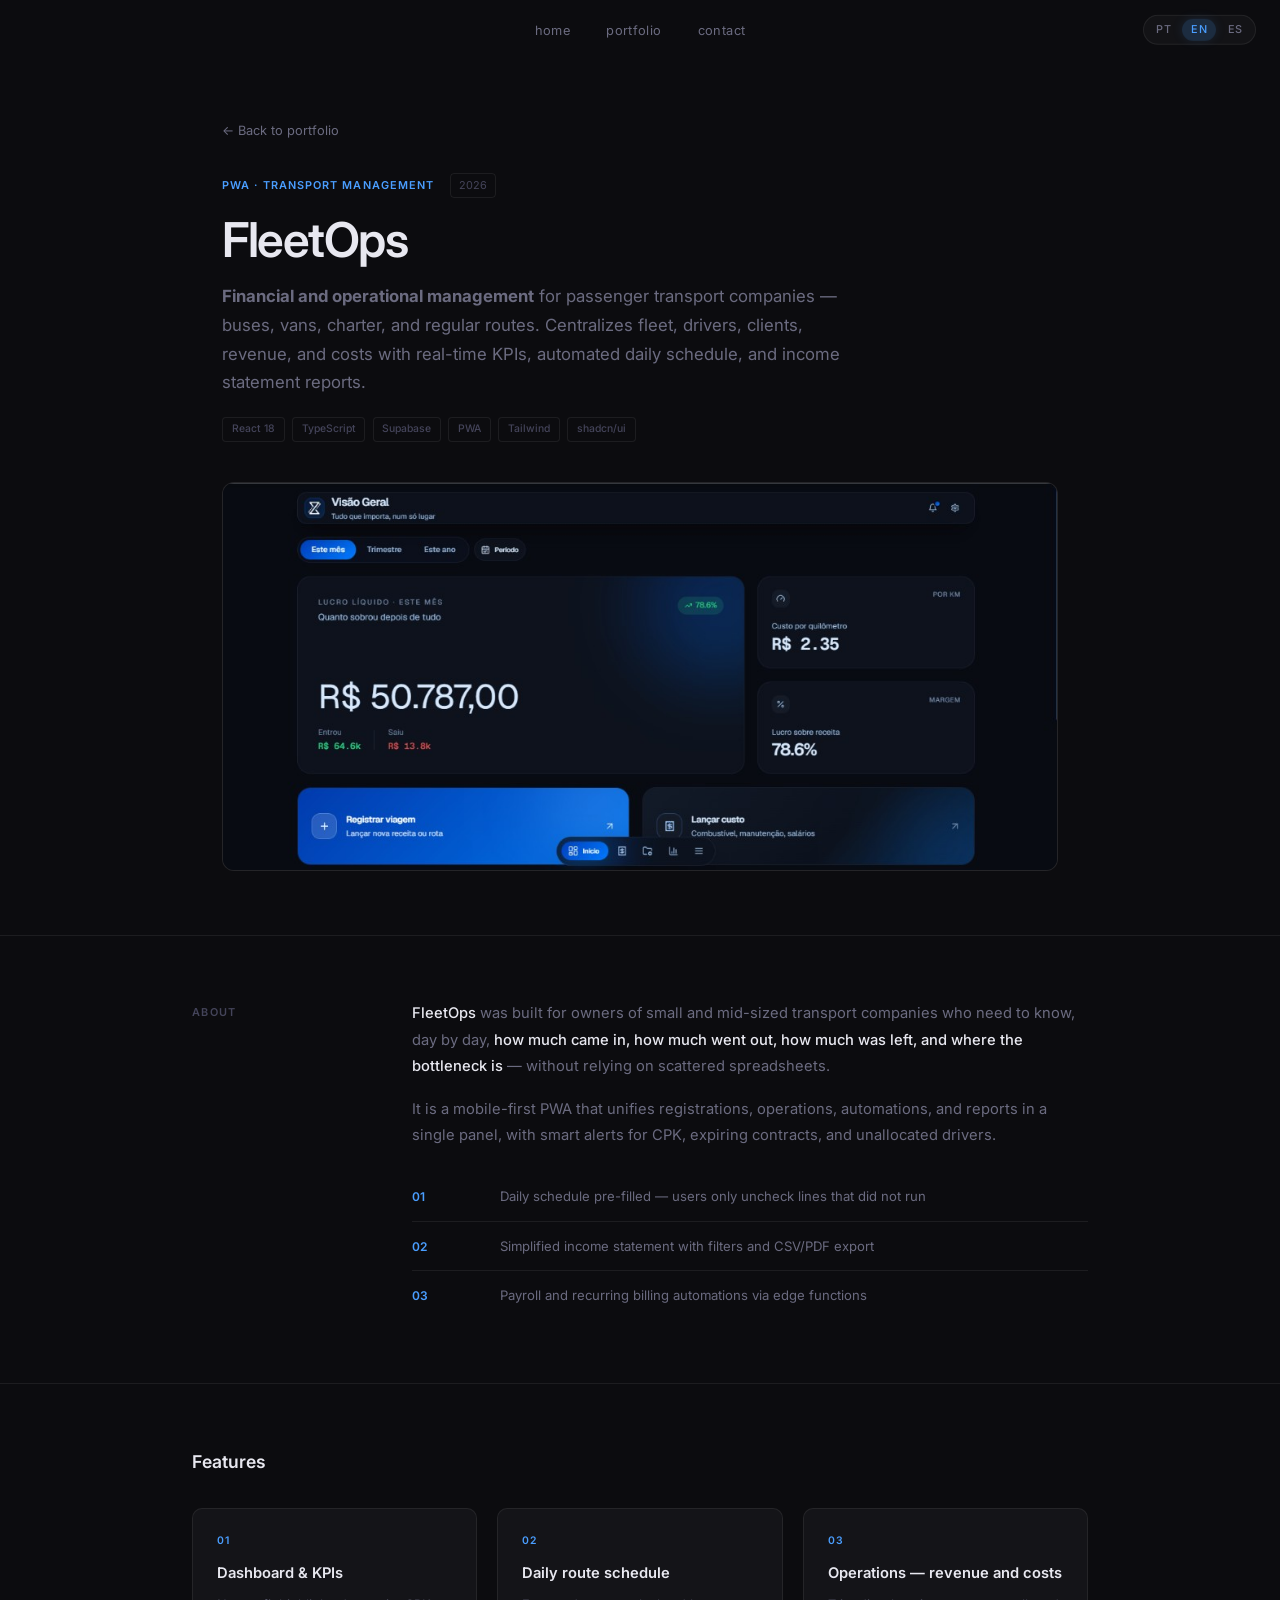
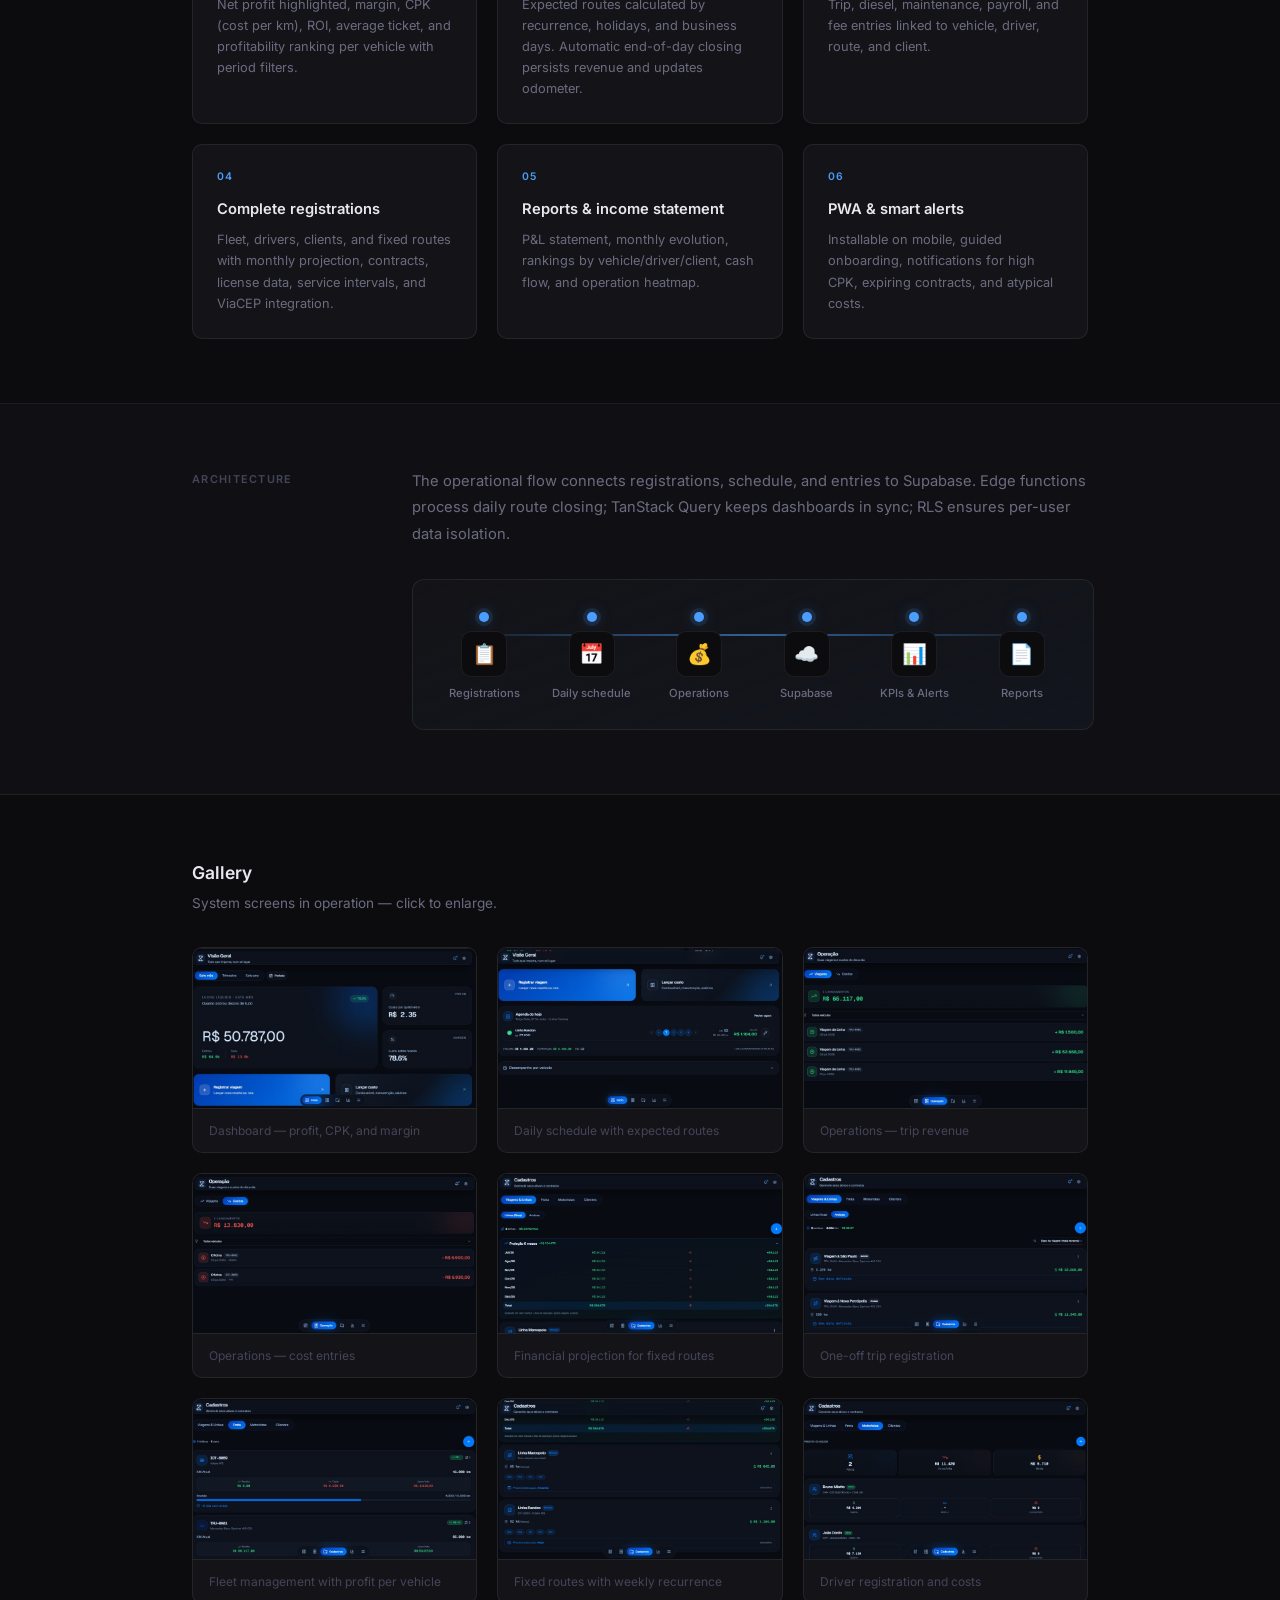
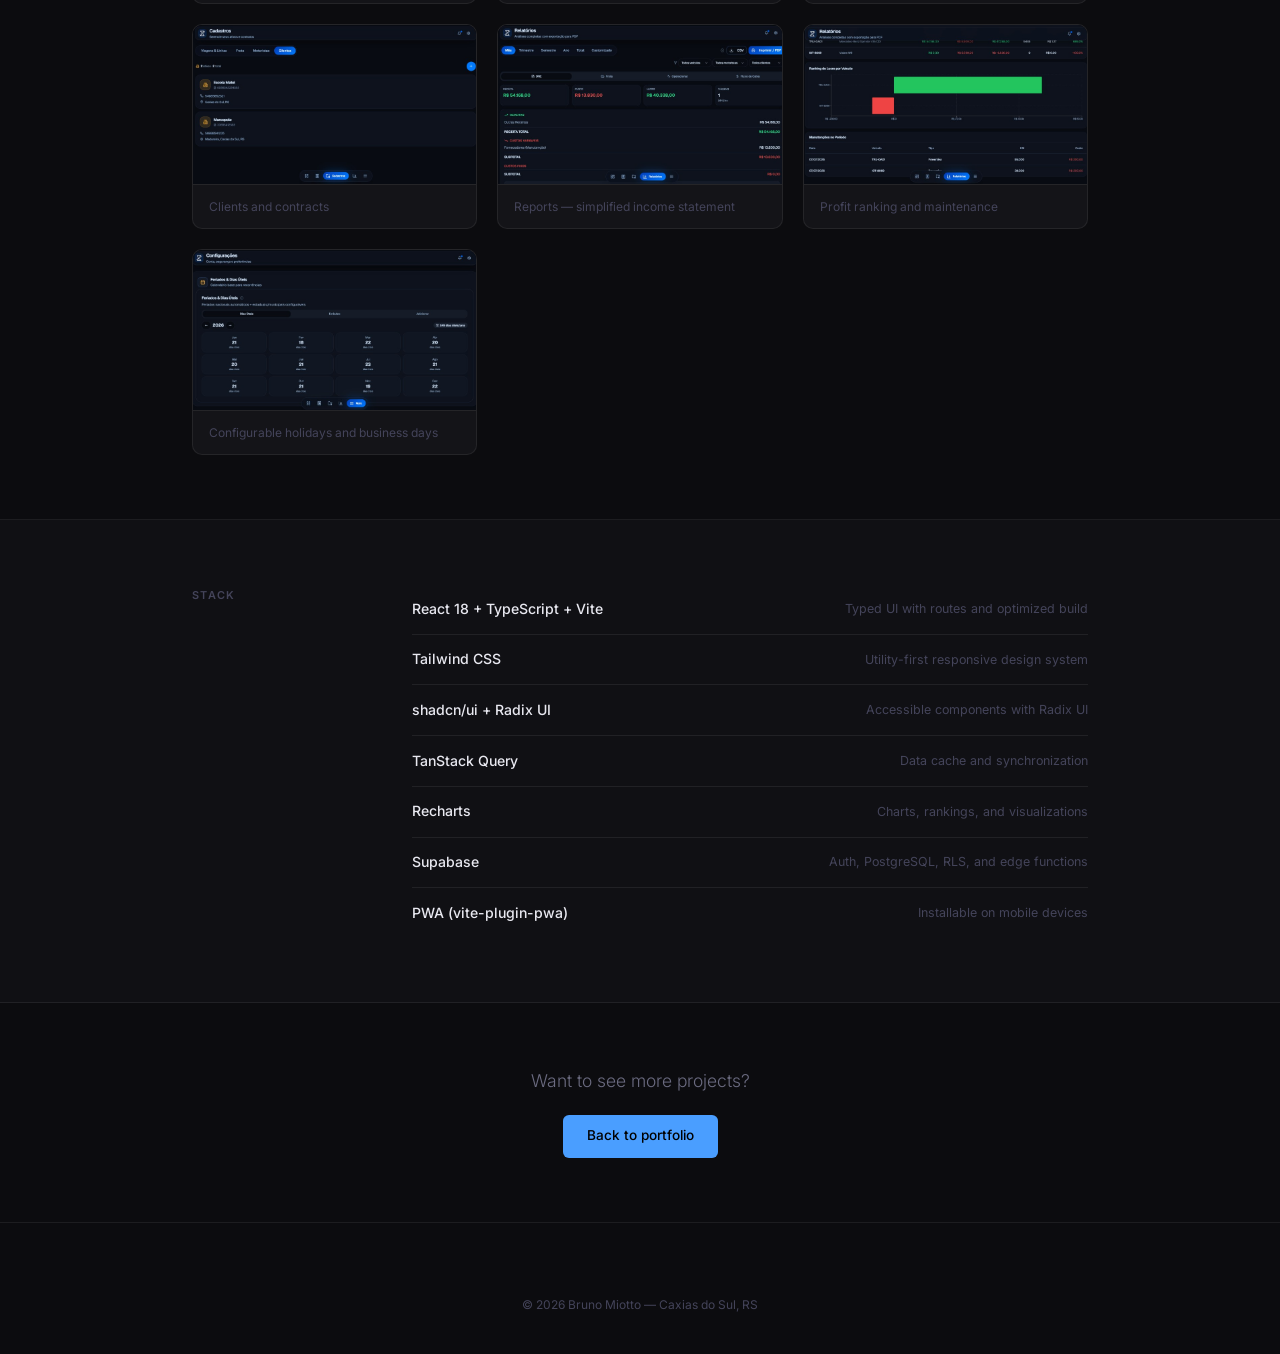
==== commit 7650db75: "Ajustes" ====
--- a/projects/fleet-ops.html
+++ b/projects/fleet-ops.html
@@ -3,7 +3,7 @@
 <head>
   <meta charset="UTF-8" />
   <meta name="viewport" content="width=device-width, initial-scale=1.0" />
-  <title>Fleet OPS — Bruno Miotto</title>
+  <title>FleetOps — Bruno Miotto</title>
   <meta name="description" content="PWA de gestão financeira e operacional para empresas de transporte de passageiros — frota, KPIs, DRE e agenda diária automatizada." />
   <link rel="preconnect" href="https://fonts.googleapis.com" />
   <link rel="preconnect" href="https://fonts.gstatic.com" crossorigin />
@@ -54,7 +54,7 @@
           <span class="project-hero__year">2026</span>
         </div>
 
-        <h1 class="project-hero__title reveal-element">Fleet OPS</h1>
+        <h1 class="project-hero__title reveal-element">FleetOps</h1>
         <p class="project-hero__subtitle reveal-element" data-i18n-html="project.fleet.subtitle">
           <strong>Gestão financeira e operacional</strong> para empresas de transporte de passageiros — ônibus, vans, fretamento e linhas regulares. Centraliza frota, motoristas, clientes, receitas e custos com KPIs em tempo real, agenda diária automatizada e relatórios DRE.
         </p>
@@ -69,7 +69,7 @@
         </div>
 
         <div class="project-hero__cover reveal-element">
-          <img src="../assets/portfolio/fleet-ops/visao-geral.png" alt="Dashboard financeiro do Fleet OPS" />
+          <img src="../assets/portfolio/fleet-ops/visao-geral.png" alt="Dashboard financeiro do FleetOps" />
         </div>
       </div>
     </header>
@@ -79,7 +79,7 @@
         <div class="project-section__label reveal-element" data-i18n="project.about">Sobre</div>
         <div class="project-section__content">
           <p class="project-text reveal-element" data-i18n-html="project.fleet.about.p1">
-            O <strong>Fleet OPS</strong> nasceu para donos de pequenas e médias transportadoras que precisam saber, dia a dia, <strong>quanto entrou, quanto saiu, quanto sobrou e onde está o gargalo</strong> — sem depender de planilhas acumuladas.
+            O <strong>FleetOps</strong> nasceu para donos de pequenas e médias transportadoras que precisam saber, dia a dia, <strong>quanto entrou, quanto saiu, quanto sobrou e onde está o gargalo</strong> — sem depender de planilhas acumuladas.
           </p>
           <p class="project-text reveal-element" data-i18n-html="project.fleet.about.p2">
             É um PWA mobile-first que unifica cadastros, operação, automações e relatórios em um único painel, com alertas inteligentes de CPK, contratos vencendo e motoristas sem alocação.
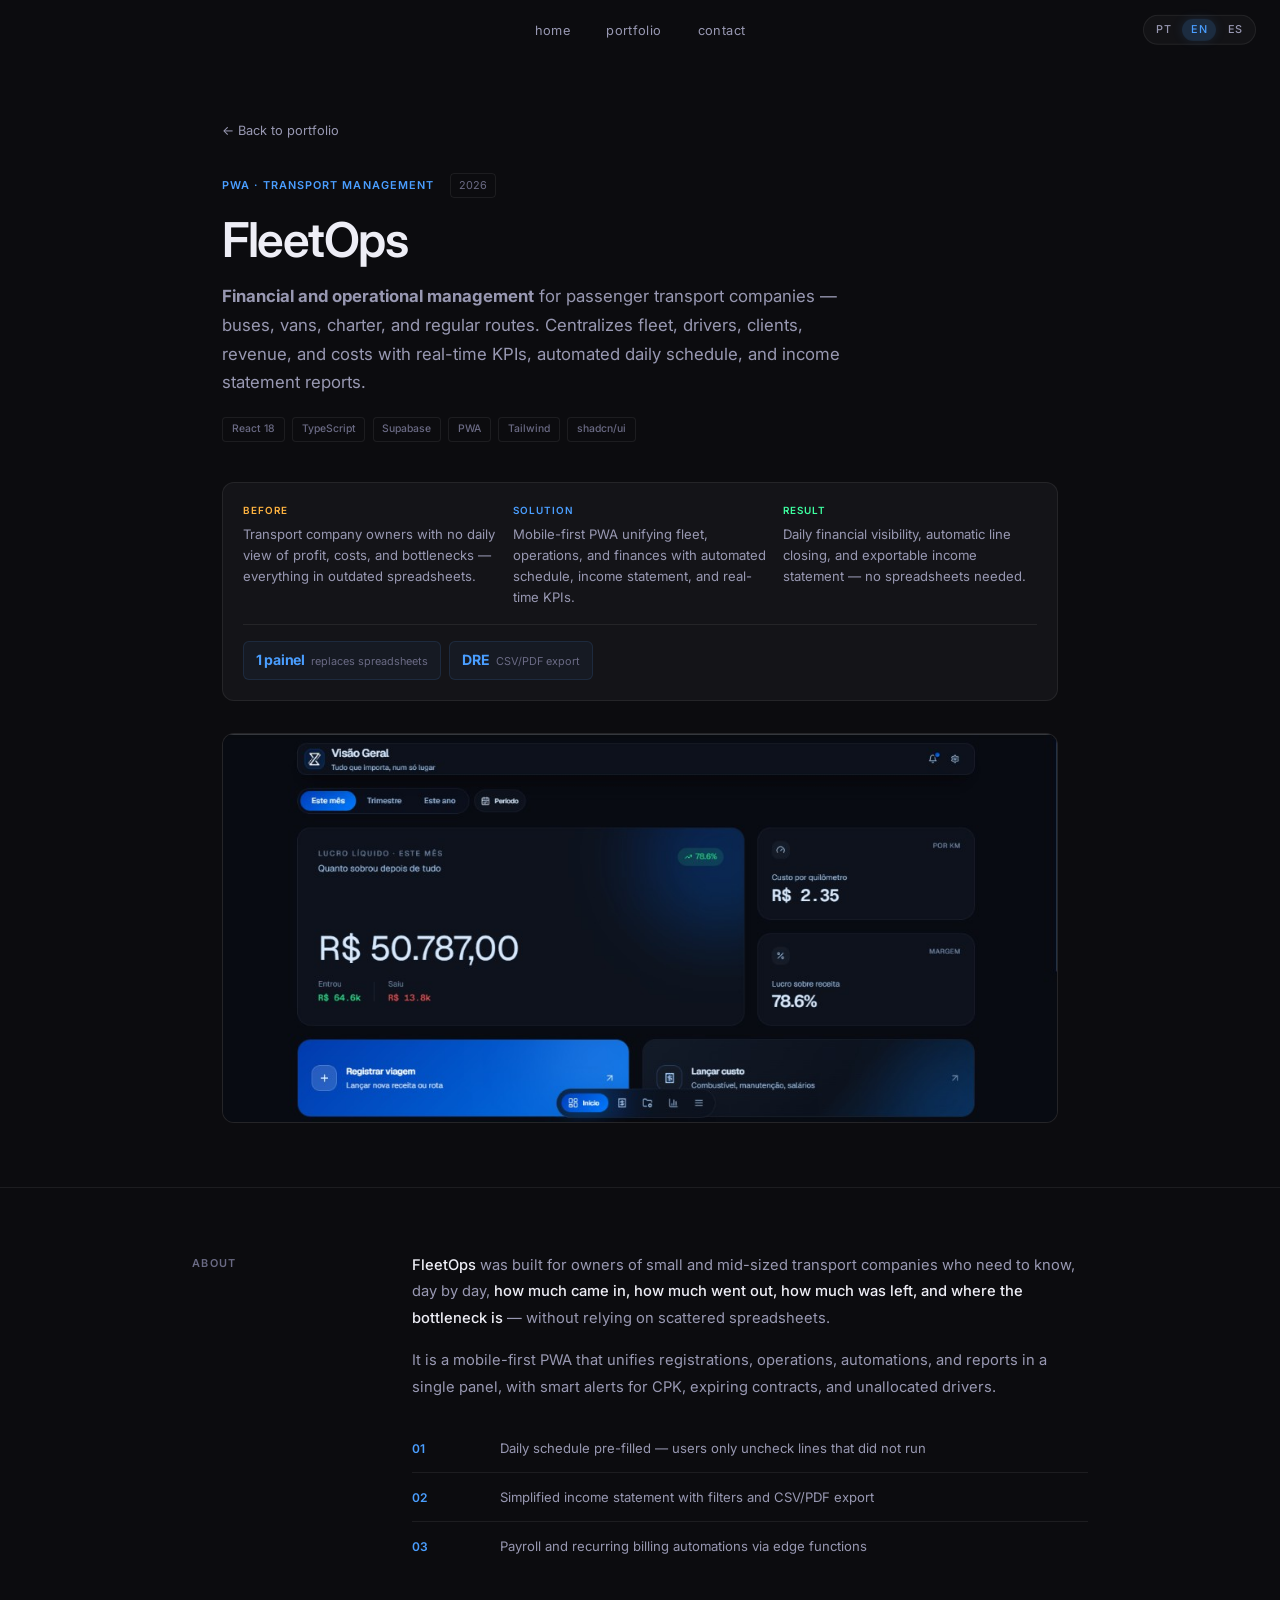
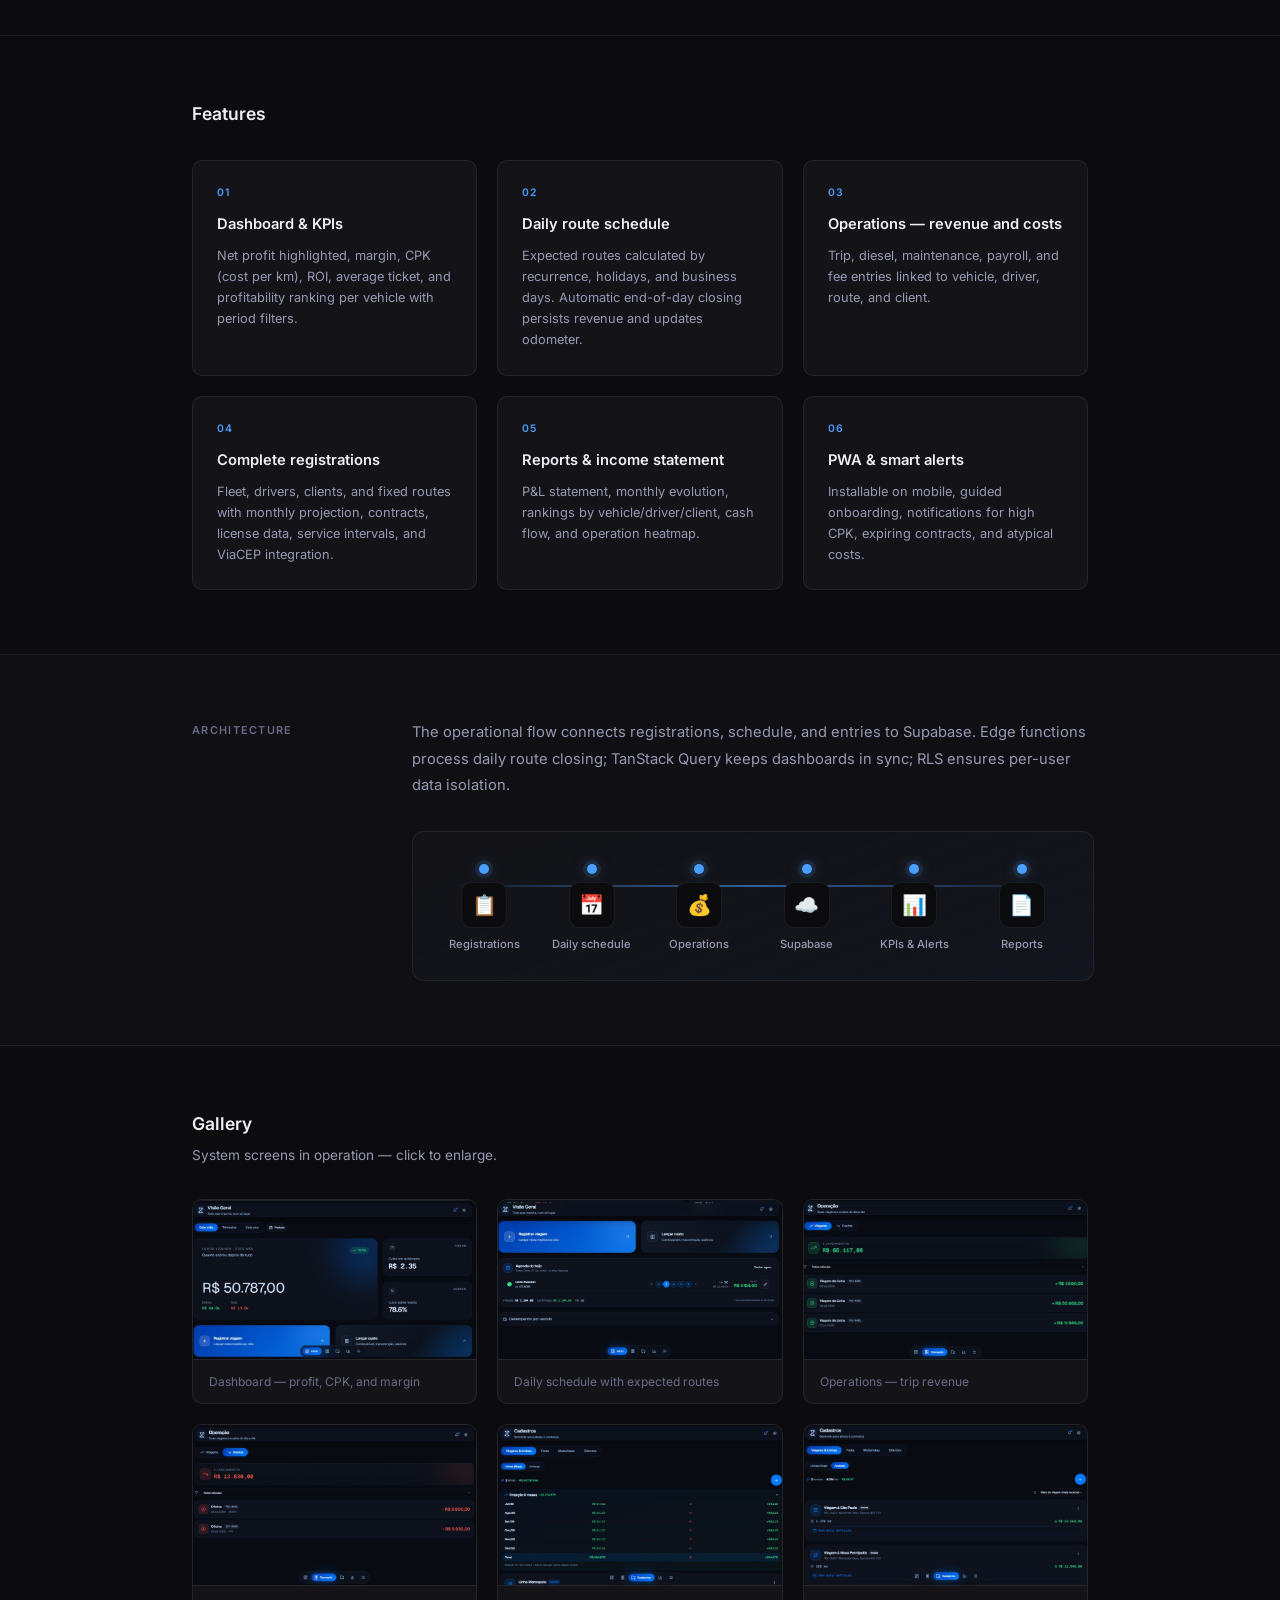
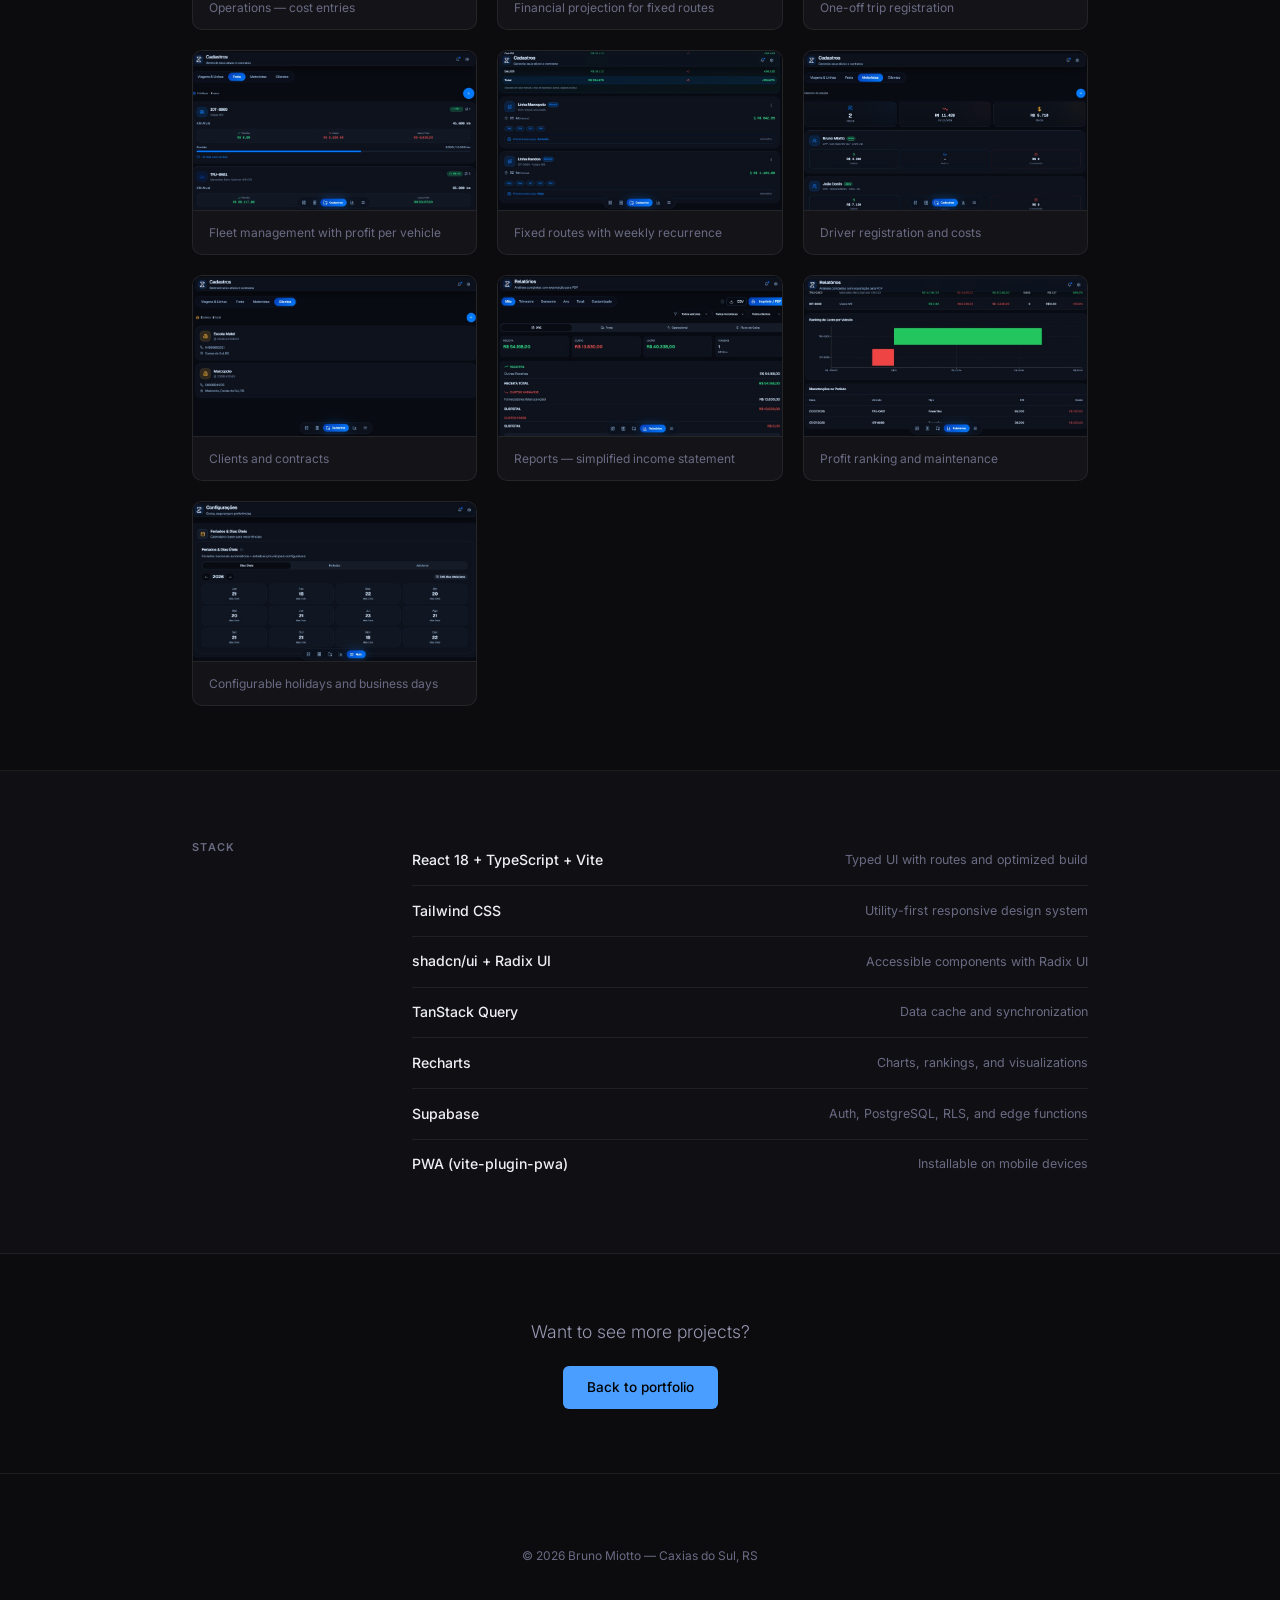
==== commit fac7e6c7: "Ajustes" ====
--- a/projects/fleet-ops.html
+++ b/projects/fleet-ops.html
@@ -66,6 +66,31 @@
           <span class="portfolio-card__tag">PWA</span>
           <span class="portfolio-card__tag">Tailwind</span>
           <span class="portfolio-card__tag">shadcn/ui</span>
+        </div>
+
+        <div class="project-impact reveal-element">
+          <div class="project-impact__col">
+            <span class="project-impact__label" data-i18n="case.before">Antes</span>
+            <p class="project-impact__text" data-i18n="portfolio.fleet.before">Donos de transportadoras sem visão diária de lucro, custos e gargalos — tudo em planilhas desatualizadas.</p>
+          </div>
+          <div class="project-impact__col">
+            <span class="project-impact__label project-impact__label--solution" data-i18n="case.solution">Solução</span>
+            <p class="project-impact__text" data-i18n="portfolio.fleet.solution">PWA mobile-first que unifica frota, operação e finanças com agenda automática, DRE e KPIs em tempo real.</p>
+          </div>
+          <div class="project-impact__col">
+            <span class="project-impact__label project-impact__label--result" data-i18n="case.result">Resultado</span>
+            <p class="project-impact__text" data-i18n="project.fleet.result">Visibilidade financeira diária, fechamento automático de linhas e DRE exportável — sem depender de planilhas.</p>
+          </div>
+          <div class="project-impact__metrics">
+            <div class="metric-pill">
+              <span class="metric-pill__value">1 painel</span>
+              <span class="metric-pill__label" data-i18n="portfolio.fleet.m1">substitui planilhas</span>
+            </div>
+            <div class="metric-pill">
+              <span class="metric-pill__value">DRE</span>
+              <span class="metric-pill__label" data-i18n="portfolio.fleet.m2">exportável CSV/PDF</span>
+            </div>
+          </div>
         </div>
 
         <div class="project-hero__cover reveal-element">
--- a/style.css
+++ b/style.css
@@ -11,9 +11,9 @@
   --border:       rgba(255,255,255,0.07);
   --border-hover: rgba(255,255,255,0.14);
   --accent:       #4a9eff;
-  --text:         #e8e8f0;
-  --text-muted:   #6b6b80;
-  --text-dim:     #44445a;
+  --text:         #eeeef6;
+  --text-muted:   #9898b2;
+  --text-dim:     #6a6a84;
   --success:      #3dffa0;
   --warning:      #ffb340;
   --future:       #a78bfa;
@@ -290,18 +290,20 @@
   font-size: 0.9rem;
   color: var(--accent);
   font-weight: 400;
-  margin-bottom: 1.1rem;
+  margin-bottom: 0.85rem;
   letter-spacing: 0.01em;
-}
-
-.hero__summary {
-  font-size: 0.93rem;
-  color: var(--text-muted);
-  line-height: 1.8;
-  margin-bottom: 1.75rem;
-  max-width: 460px;
-}
-.hero__summary strong { color: var(--text); font-weight: 500; }
+  line-height: 1.5;
+  max-width: 520px;
+}
+
+.hero__pitch {
+  font-size: 1rem;
+  color: var(--text-muted);
+  line-height: 1.7;
+  margin-bottom: 1.5rem;
+  max-width: 520px;
+  font-weight: 400;
+}
 
 .hero__meta {
   display: flex;
@@ -451,7 +453,53 @@
 .xp-card__role { font-size: 0.82rem; color: var(--text-muted); margin-bottom: 0.35rem; }
 .xp-card__desc { font-size: 0.78rem; color: var(--text-dim); line-height: 1.6; }
 
+/* ── SERVIÇOS ── */
+.services__list {
+  display: flex;
+  flex-direction: column;
+  border-top: 1px solid var(--border);
+}
+.service-row {
+  display: grid;
+  grid-template-columns: 1fr 1.4fr;
+  gap: 1.5rem 3rem;
+  align-items: baseline;
+  padding: 1.5rem 0;
+  border-bottom: 1px solid var(--border);
+  transition: background 0.18s;
+}
+.service-row:hover { background: rgba(74,158,255,0.025); }
+.service-row__left {
+  display: flex;
+  align-items: baseline;
+  gap: 0.85rem;
+}
+.service-row__num {
+  font-size: 0.62rem;
+  font-weight: 700;
+  letter-spacing: 0.12em;
+  color: var(--accent);
+  opacity: 0.5;
+  flex-shrink: 0;
+  font-variant-numeric: tabular-nums;
+}
+.service-row__title {
+  font-size: 0.95rem;
+  font-weight: 600;
+  color: var(--text);
+  line-height: 1.3;
+}
+.service-row__desc {
+  font-size: 0.8rem;
+  color: var(--text-dim);
+  line-height: 1.7;
+}
+
 /* ── PORTFÓLIO ── */
+.portfolio__grid--cases {
+  grid-template-columns: repeat(3, 1fr);
+  gap: 1.25rem;
+}
 .portfolio__grid {
   display: grid;
   grid-template-columns: repeat(auto-fill, minmax(300px, 1fr));
@@ -471,6 +519,19 @@
   border-color: var(--border-hover);
   transform: translateY(-4px);
   box-shadow: 0 12px 40px rgba(0,0,0,0.25);
+}
+.portfolio-card--featured {
+  display: grid;
+  grid-template-columns: 1.1fr 1fr;
+}
+.portfolio-card--featured .portfolio-card__cover {
+  min-height: 100%;
+}
+.portfolio-card--featured .portfolio-card__cover img {
+  height: 100%;
+  min-height: 280px;
+  object-fit: cover;
+  object-position: top center;
 }
 
 .portfolio-card__cover {
@@ -506,8 +567,8 @@
 .portfolio-card__body {
   display: flex;
   flex-direction: column;
-  gap: 0.6rem;
-  padding: 1.25rem 1.35rem 1.35rem;
+  gap: 0;
+  padding: 1.35rem 1.5rem 1.5rem;
   flex: 1;
 }
 .portfolio-card__title {
@@ -544,6 +605,60 @@
   transition: gap 0.2s;
 }
 
+/* ── CASE HEADER (nos cards) ── */
+.case-header {
+  flex: 1;
+  display: flex;
+  flex-direction: column;
+  gap: 0.3rem;
+  margin-bottom: 1.25rem;
+}
+.case-header__badge {
+  font-size: 0.6rem;
+  font-weight: 600;
+  text-transform: uppercase;
+  letter-spacing: 0.12em;
+  color: var(--text-dim);
+  margin-bottom: 0.2rem;
+}
+.case-header__problem {
+  font-size: 0.82rem;
+  color: var(--text-muted);
+  line-height: 1.6;
+}
+
+.portfolio-card__metrics {
+  display: flex;
+  flex-wrap: wrap;
+  gap: 0.5rem;
+  padding-top: 1rem;
+  border-top: 1px solid var(--border);
+  margin-top: auto;
+  margin-bottom: 0.85rem;
+}
+.metric-pill {
+  display: flex;
+  align-items: baseline;
+  gap: 0.4rem;
+  padding: 0.45rem 0.75rem;
+  background: rgba(74,158,255,0.05);
+  border: 1px solid rgba(74,158,255,0.12);
+  border-radius: 6px;
+}
+.metric-pill__value {
+  font-size: 0.88rem;
+  font-weight: 700;
+  color: var(--accent);
+  letter-spacing: -0.02em;
+  white-space: nowrap;
+}
+.metric-pill__label {
+  font-size: 0.68rem;
+  color: var(--text-dim);
+  line-height: 1.3;
+}
+
+
 /* ── PROJECT PAGE ── */
 .project-page { padding-top: 70px; }
 
@@ -602,6 +717,43 @@
   flex-wrap: wrap;
   gap: 0.45rem;
   margin-bottom: 2.5rem;
+}
+.project-hero__tags:has(+ .project-links) {
+  margin-bottom: 1.25rem;
+}
+
+.project-impact {
+  display: grid;
+  grid-template-columns: repeat(3, 1fr);
+  gap: 1rem;
+  margin-bottom: 2rem;
+  padding: 1.25rem;
+  background: var(--bg-card);
+  border: 1px solid var(--border);
+  border-radius: 12px;
+}
+.project-impact__col { display: flex; flex-direction: column; gap: 0.35rem; }
+.project-impact__label {
+  font-size: 0.62rem;
+  font-weight: 600;
+  text-transform: uppercase;
+  letter-spacing: 0.1em;
+  color: var(--warning);
+}
+.project-impact__label--solution { color: var(--accent); }
+.project-impact__label--result { color: var(--success); }
+.project-impact__text {
+  font-size: 0.82rem;
+  color: var(--text-muted);
+  line-height: 1.6;
+}
+.project-impact__metrics {
+  display: flex;
+  flex-wrap: wrap;
+  gap: 0.5rem;
+  grid-column: 1 / -1;
+  padding-top: 1rem;
+  border-top: 1px solid var(--border);
 }
 
 .project-hero__cover {
@@ -1225,7 +1377,16 @@
   font-size: clamp(1.8rem, 5vw, 3rem);
   font-weight: 300;
   letter-spacing: -0.02em;
+  margin-bottom: 0.75rem;
+}
+.footer__sub {
+  font-size: 0.85rem;
+  color: var(--text-muted);
   margin-bottom: 2rem;
+  max-width: 420px;
+  margin-left: auto;
+  margin-right: auto;
+  line-height: 1.6;
 }
 .footer__links {
   display: flex;
@@ -1256,6 +1417,12 @@
   .books__grid { grid-template-columns: 1fr; }
   .xp-grid { grid-template-columns: 1fr; }
   .portfolio__grid { grid-template-columns: 1fr; }
+  .portfolio__grid--cases { grid-template-columns: 1fr; }
+  .portfolio-card--featured { grid-template-columns: 1fr; }
+  .service-row { grid-template-columns: 1fr; gap: 0.4rem; }
+  .service-row__left { gap: 0.6rem; }
+  .project-impact { grid-template-columns: 1fr; }
+
   .project-section__grid { grid-template-columns: 1fr; gap: 1rem; }
   .project-flow { padding: 1.5rem 1rem; }
   .project-flow__line { display: none; }
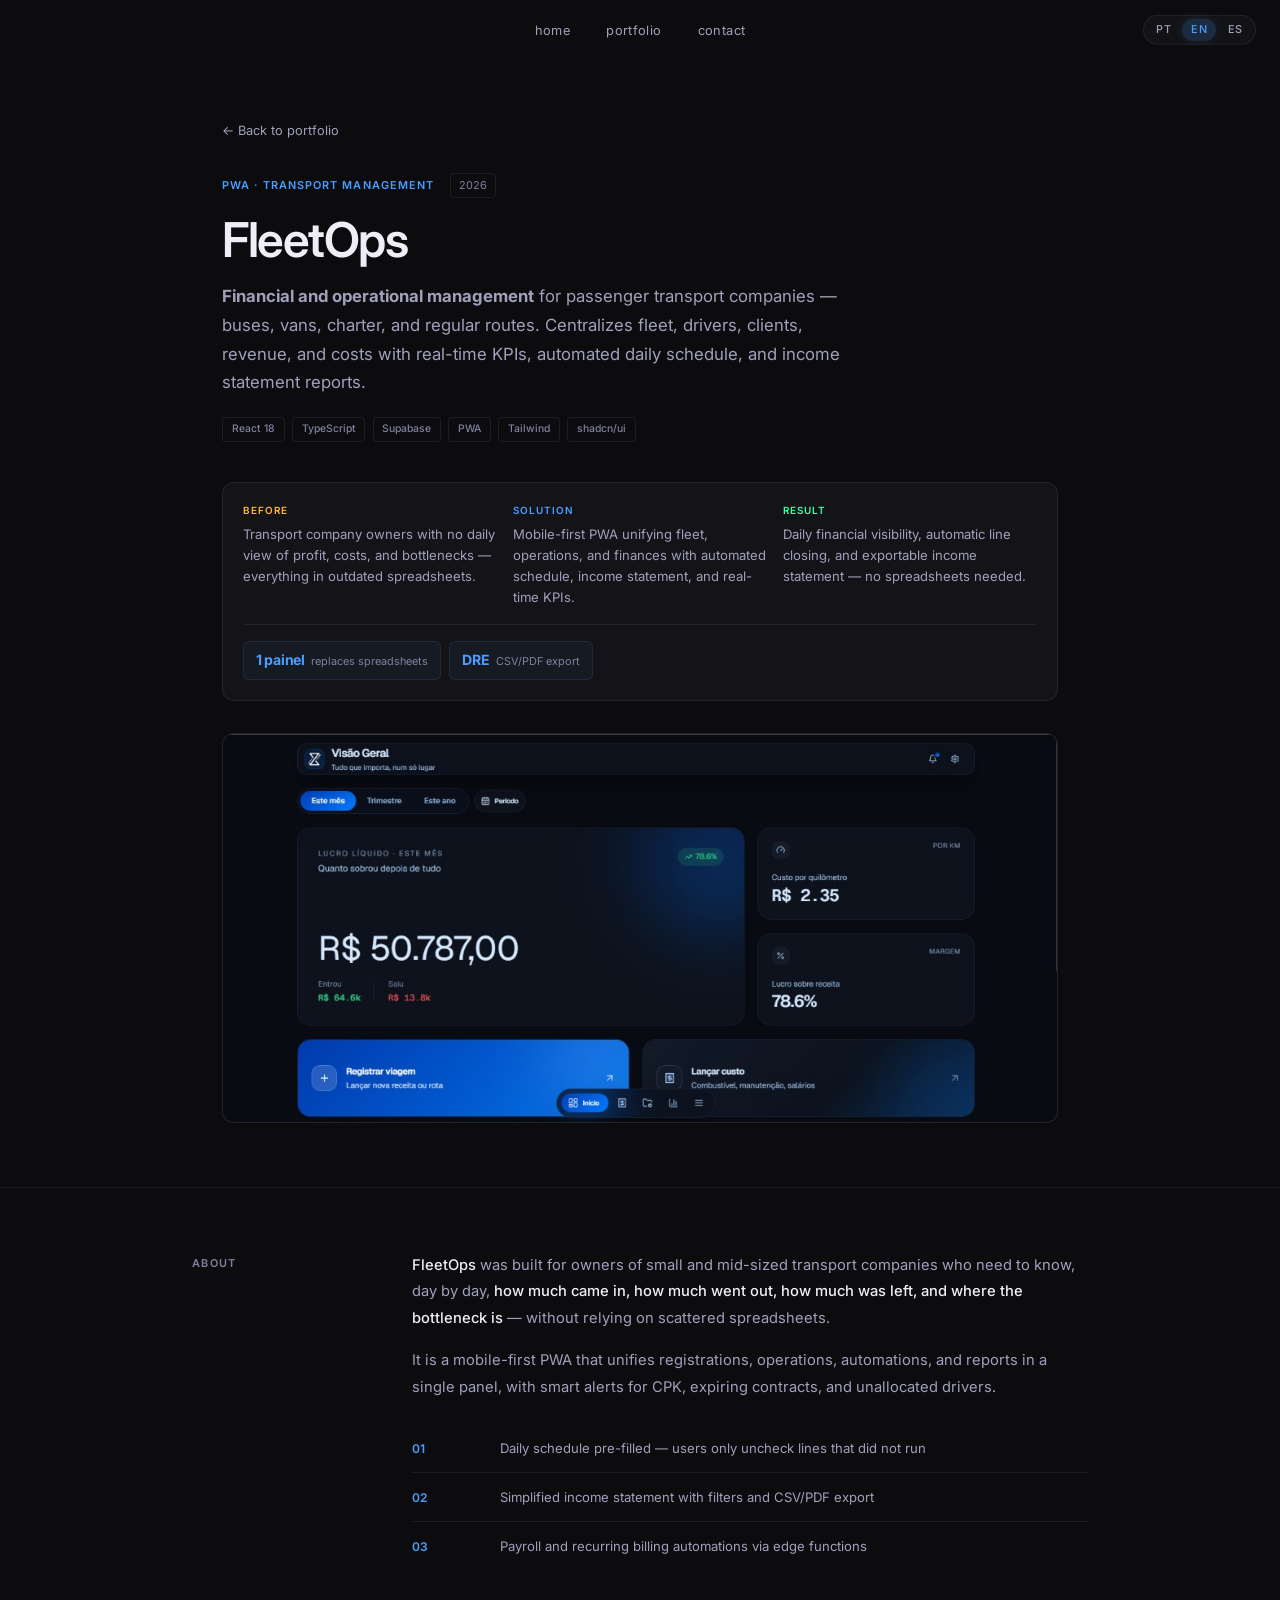
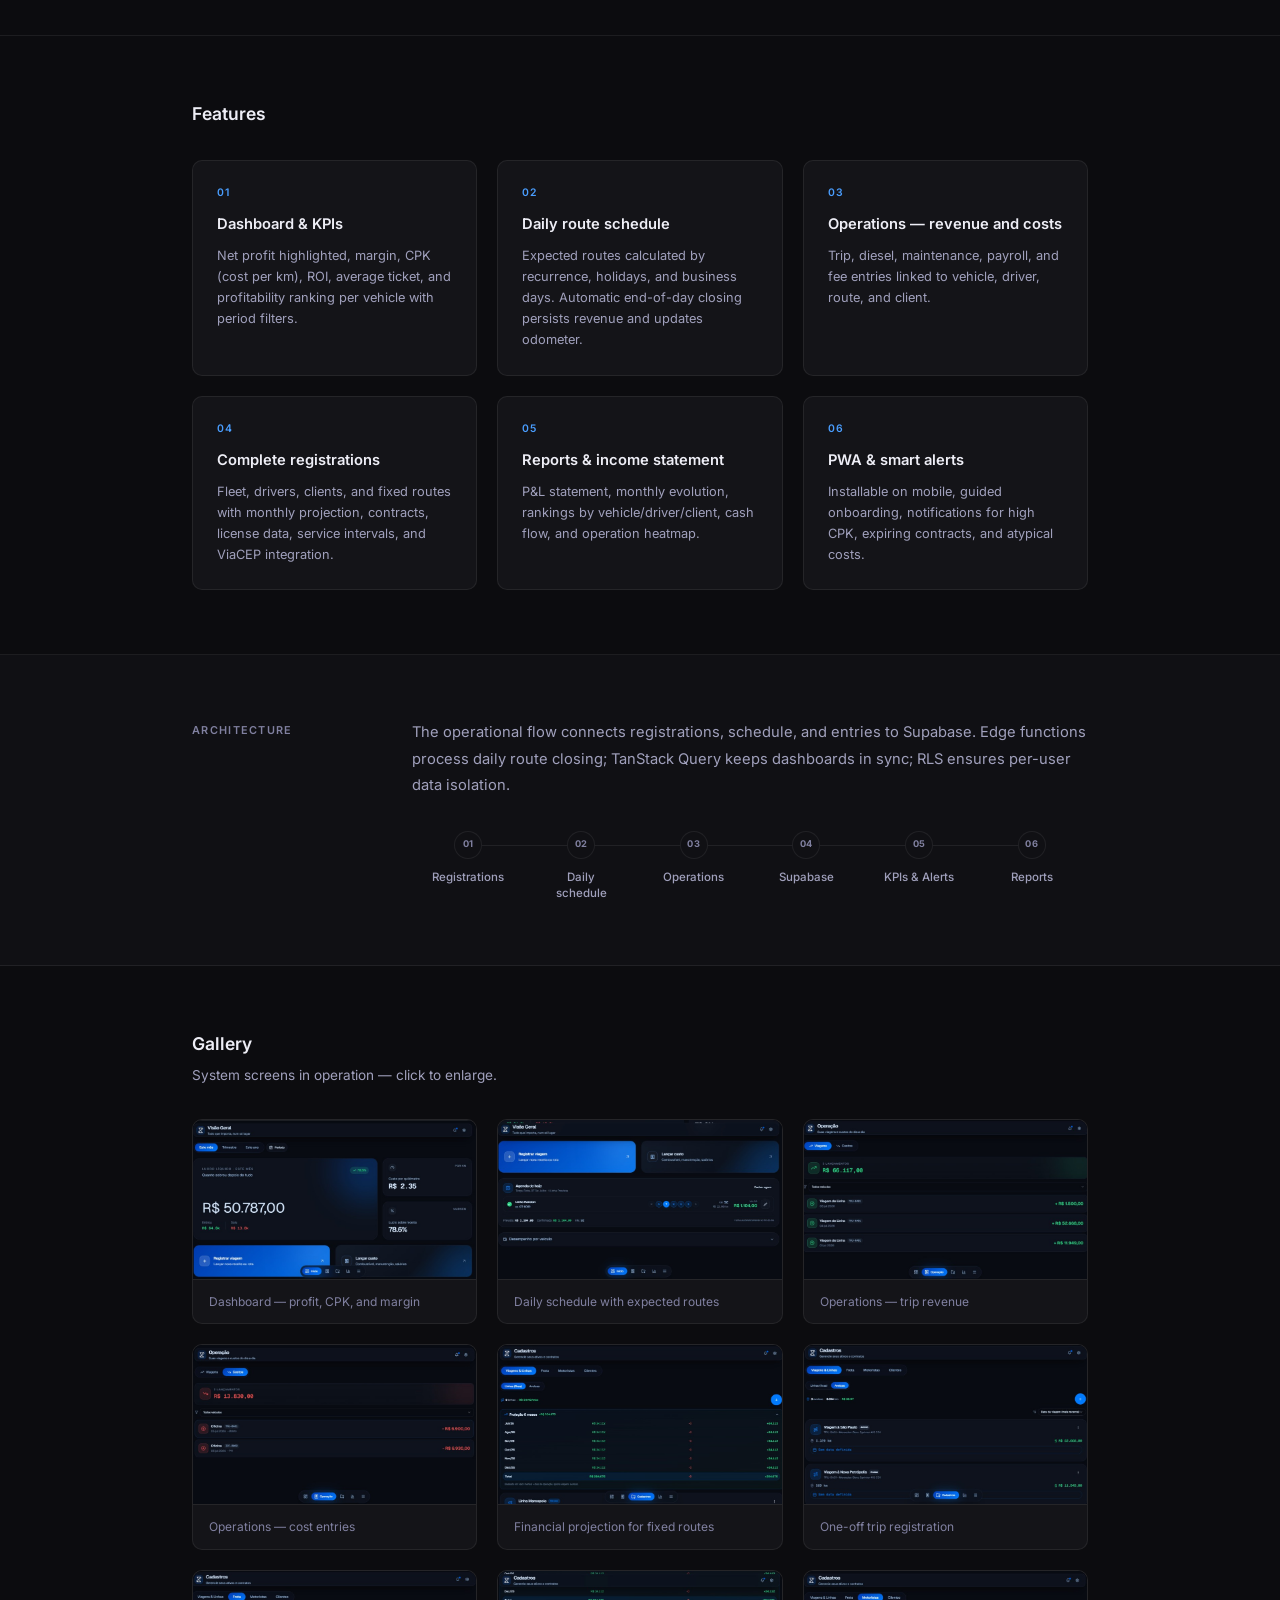
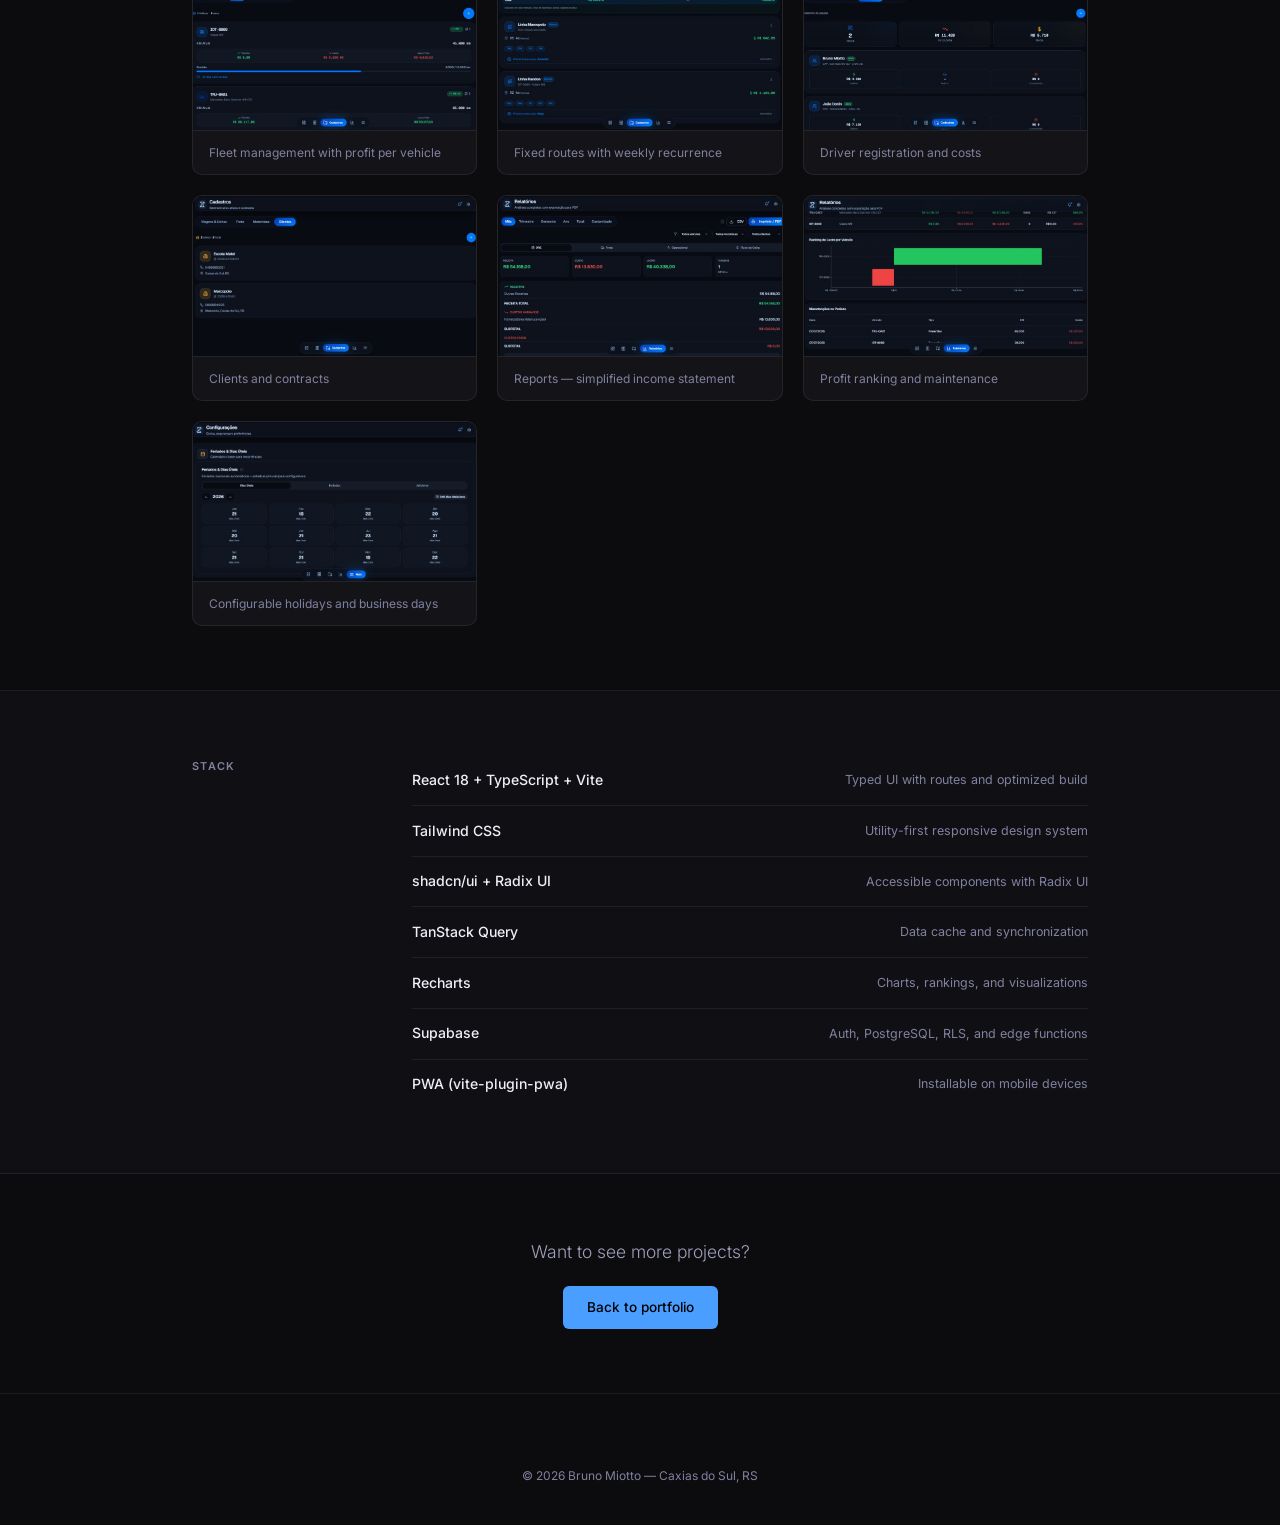
==== commit 5e19ab41: "Ajustes" ====
--- a/projects/fleet-ops.html
+++ b/projects/fleet-ops.html
@@ -176,33 +176,27 @@
             <div class="project-flow__line" aria-hidden="true"></div>
             <ol class="project-flow__steps">
               <li class="project-flow__step">
-                <span class="project-flow__node"></span>
-                <span class="project-flow__icon">📋</span>
+                <span class="project-flow__num">01</span>
                 <span class="project-flow__label" data-i18n="project.fleet.flow.cad">Cadastros</span>
               </li>
               <li class="project-flow__step">
-                <span class="project-flow__node"></span>
-                <span class="project-flow__icon">📅</span>
+                <span class="project-flow__num">02</span>
                 <span class="project-flow__label" data-i18n="project.fleet.flow.agenda">Agenda diária</span>
               </li>
               <li class="project-flow__step">
-                <span class="project-flow__node"></span>
-                <span class="project-flow__icon">💰</span>
+                <span class="project-flow__num">03</span>
                 <span class="project-flow__label" data-i18n="project.fleet.flow.op">Operação</span>
               </li>
               <li class="project-flow__step">
-                <span class="project-flow__node"></span>
-                <span class="project-flow__icon">☁️</span>
+                <span class="project-flow__num">04</span>
                 <span class="project-flow__label" data-i18n="project.fleet.flow.db">Supabase</span>
               </li>
               <li class="project-flow__step">
-                <span class="project-flow__node"></span>
-                <span class="project-flow__icon">📊</span>
+                <span class="project-flow__num">05</span>
                 <span class="project-flow__label" data-i18n="project.fleet.flow.kpi">KPIs & Alertas</span>
               </li>
               <li class="project-flow__step">
-                <span class="project-flow__node"></span>
-                <span class="project-flow__icon">📄</span>
+                <span class="project-flow__num">06</span>
                 <span class="project-flow__label" data-i18n="project.fleet.flow.rep">Relatórios</span>
               </li>
             </ol>
--- a/style.css
+++ b/style.css
@@ -12,8 +12,8 @@
   --border-hover: rgba(255,255,255,0.14);
   --accent:       #4a9eff;
   --text:         #eeeef6;
-  --text-muted:   #9898b2;
-  --text-dim:     #6a6a84;
+  --text-muted:   #a0a0bc;
+  --text-dim:     #8080a0;
   --success:      #3dffa0;
   --warning:      #ffb340;
   --future:       #a78bfa;
@@ -859,72 +859,62 @@
 .project-flow {
   position: relative;
   margin-top: 2rem;
-  padding: 2rem 1.25rem 1.75rem;
-  background: linear-gradient(160deg, var(--bg-card) 0%, rgba(74,158,255,0.04) 100%);
-  border: 1px solid var(--border);
-  border-radius: 12px;
   overflow-x: auto;
 }
 .project-flow__line {
   position: absolute;
-  top: 3.35rem;
-  left: 6%;
-  right: 6%;
-  height: 2px;
-  background: linear-gradient(90deg, transparent 0%, rgba(74,158,255,0.15) 8%, rgba(74,158,255,0.55) 50%, rgba(74,158,255,0.15) 92%, transparent 100%);
+  top: 14px;
+  left: calc(8.33% + 14px);
+  right: calc(8.33% + 14px);
+  height: 1px;
+  background: var(--border);
   pointer-events: none;
 }
 .project-flow__steps {
   display: flex;
   justify-content: space-between;
   align-items: flex-start;
-  gap: 0.35rem;
   list-style: none;
   margin: 0;
   padding: 0;
   position: relative;
   z-index: 1;
-  min-width: 640px;
+  min-width: 480px;
 }
 .project-flow__step {
   flex: 1;
   display: flex;
   flex-direction: column;
   align-items: center;
-  gap: 0.55rem;
+  gap: 0.65rem;
   text-align: center;
 }
-.project-flow__node {
-  width: 10px;
-  height: 10px;
+.project-flow__num {
+  width: 28px;
+  height: 28px;
   border-radius: 50%;
-  background: var(--accent);
-  box-shadow: 0 0 0 4px rgba(74,158,255,0.12), 0 0 16px rgba(74,158,255,0.35);
+  border: 1px solid var(--border);
+  background: var(--bg-alt);
+  display: flex;
+  align-items: center;
+  justify-content: center;
+  font-size: 0.58rem;
+  font-weight: 700;
+  letter-spacing: 0.04em;
+  color: var(--text-dim);
   flex-shrink: 0;
-}
-.project-flow__icon {
-  font-size: 1.25rem;
-  width: 46px;
-  height: 46px;
-  display: flex;
-  align-items: center;
-  justify-content: center;
-  background: var(--bg);
-  border: 1px solid var(--border);
-  border-radius: 10px;
-  transition: border-color 0.25s, transform 0.25s var(--ease), box-shadow 0.25s;
-}
-.project-flow__step:hover .project-flow__icon {
-  border-color: rgba(74,158,255,0.35);
-  transform: translateY(-2px);
-  box-shadow: 0 8px 24px rgba(0,0,0,0.2);
+  transition: border-color 0.2s, color 0.2s;
+}
+.project-flow__step:hover .project-flow__num {
+  border-color: rgba(74,158,255,0.4);
+  color: var(--accent);
 }
 .project-flow__label {
-  font-size: 0.7rem;
+  font-size: 0.72rem;
   font-weight: 500;
   color: var(--text-muted);
-  line-height: 1.35;
-  max-width: 88px;
+  line-height: 1.4;
+  max-width: 76px;
 }
 
 .project-gallery {
@@ -1449,8 +1439,7 @@
     text-align: left;
     padding: 0.65rem 0;
   }
-  .project-flow__node { display: none; }
-  .project-flow__icon { width: 40px; height: 40px; font-size: 1.1rem; flex-shrink: 0; }
+  .project-flow__num { flex-shrink: 0; }
   .project-flow__label { max-width: none; text-align: left; }
   .project-stack__item { flex-direction: column; align-items: flex-start; gap: 0.2rem; }
   .lightbox__nav--prev { left: 0.5rem; }
